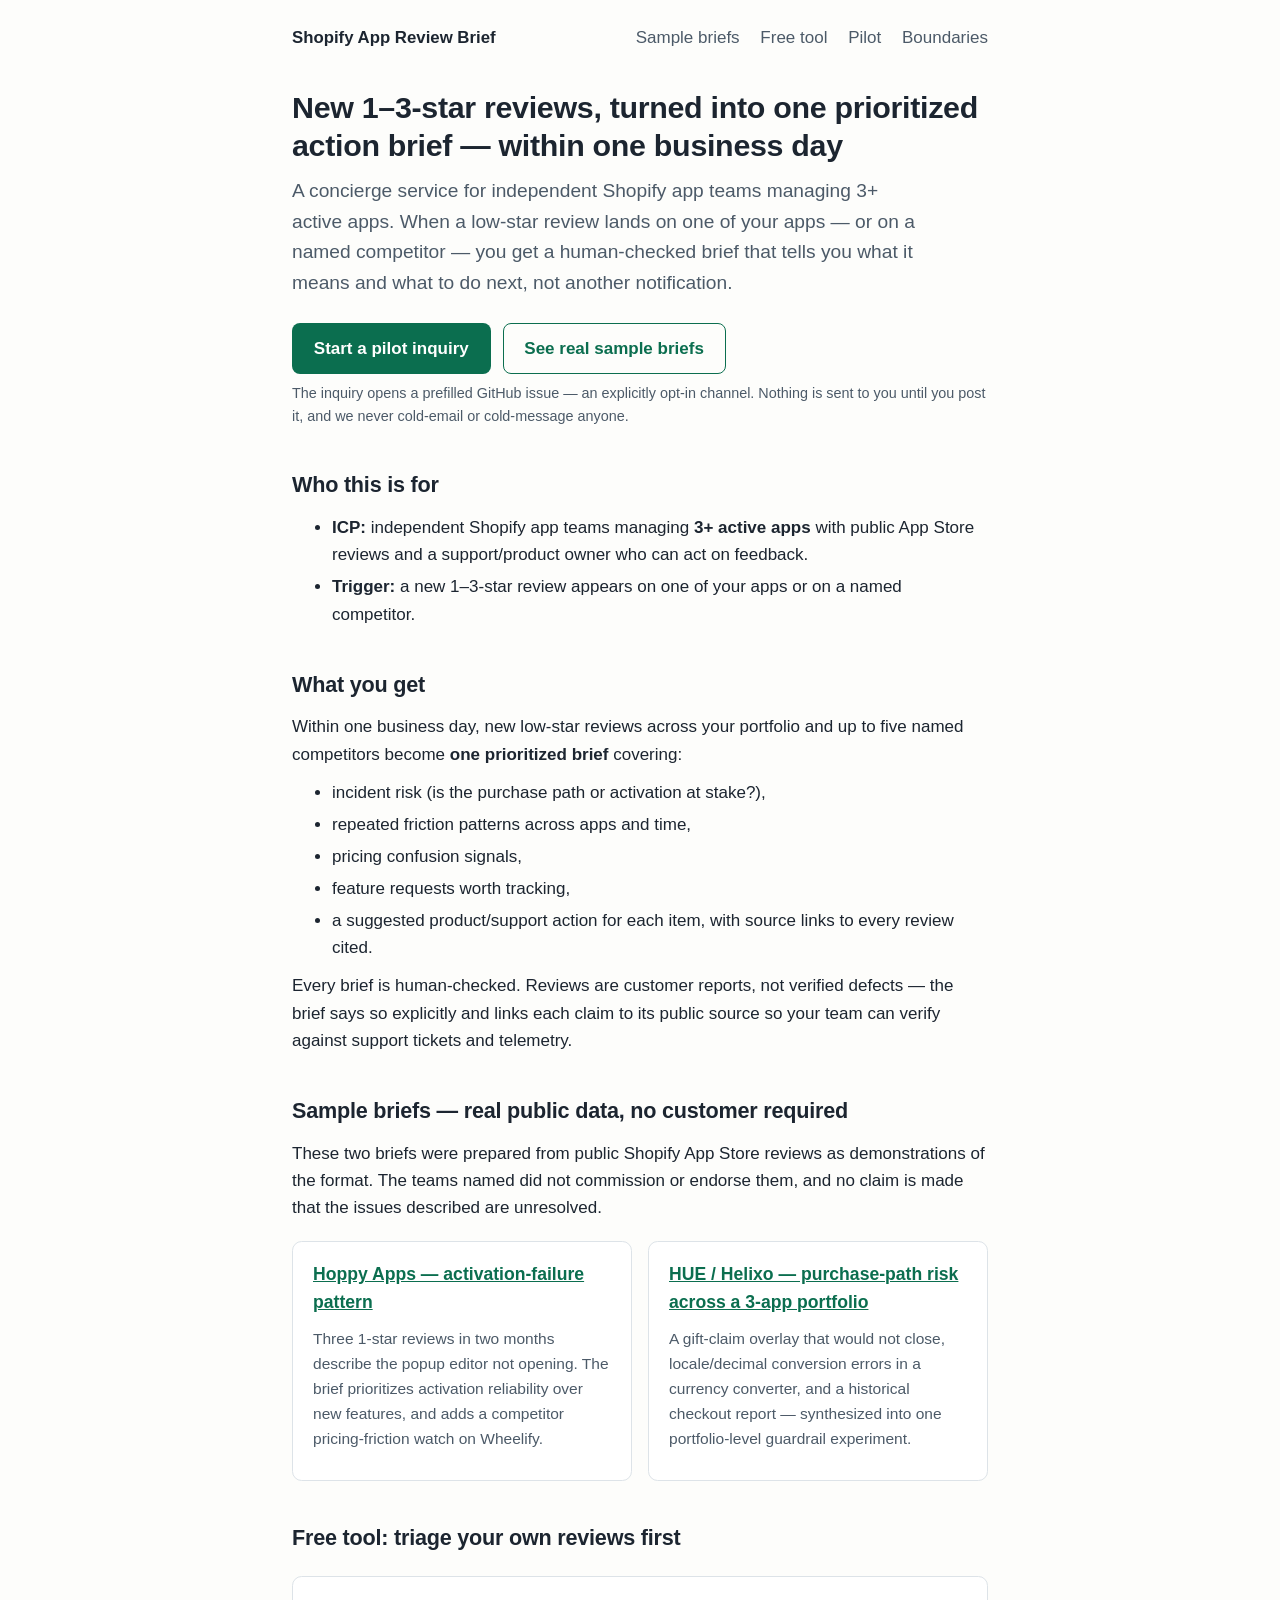
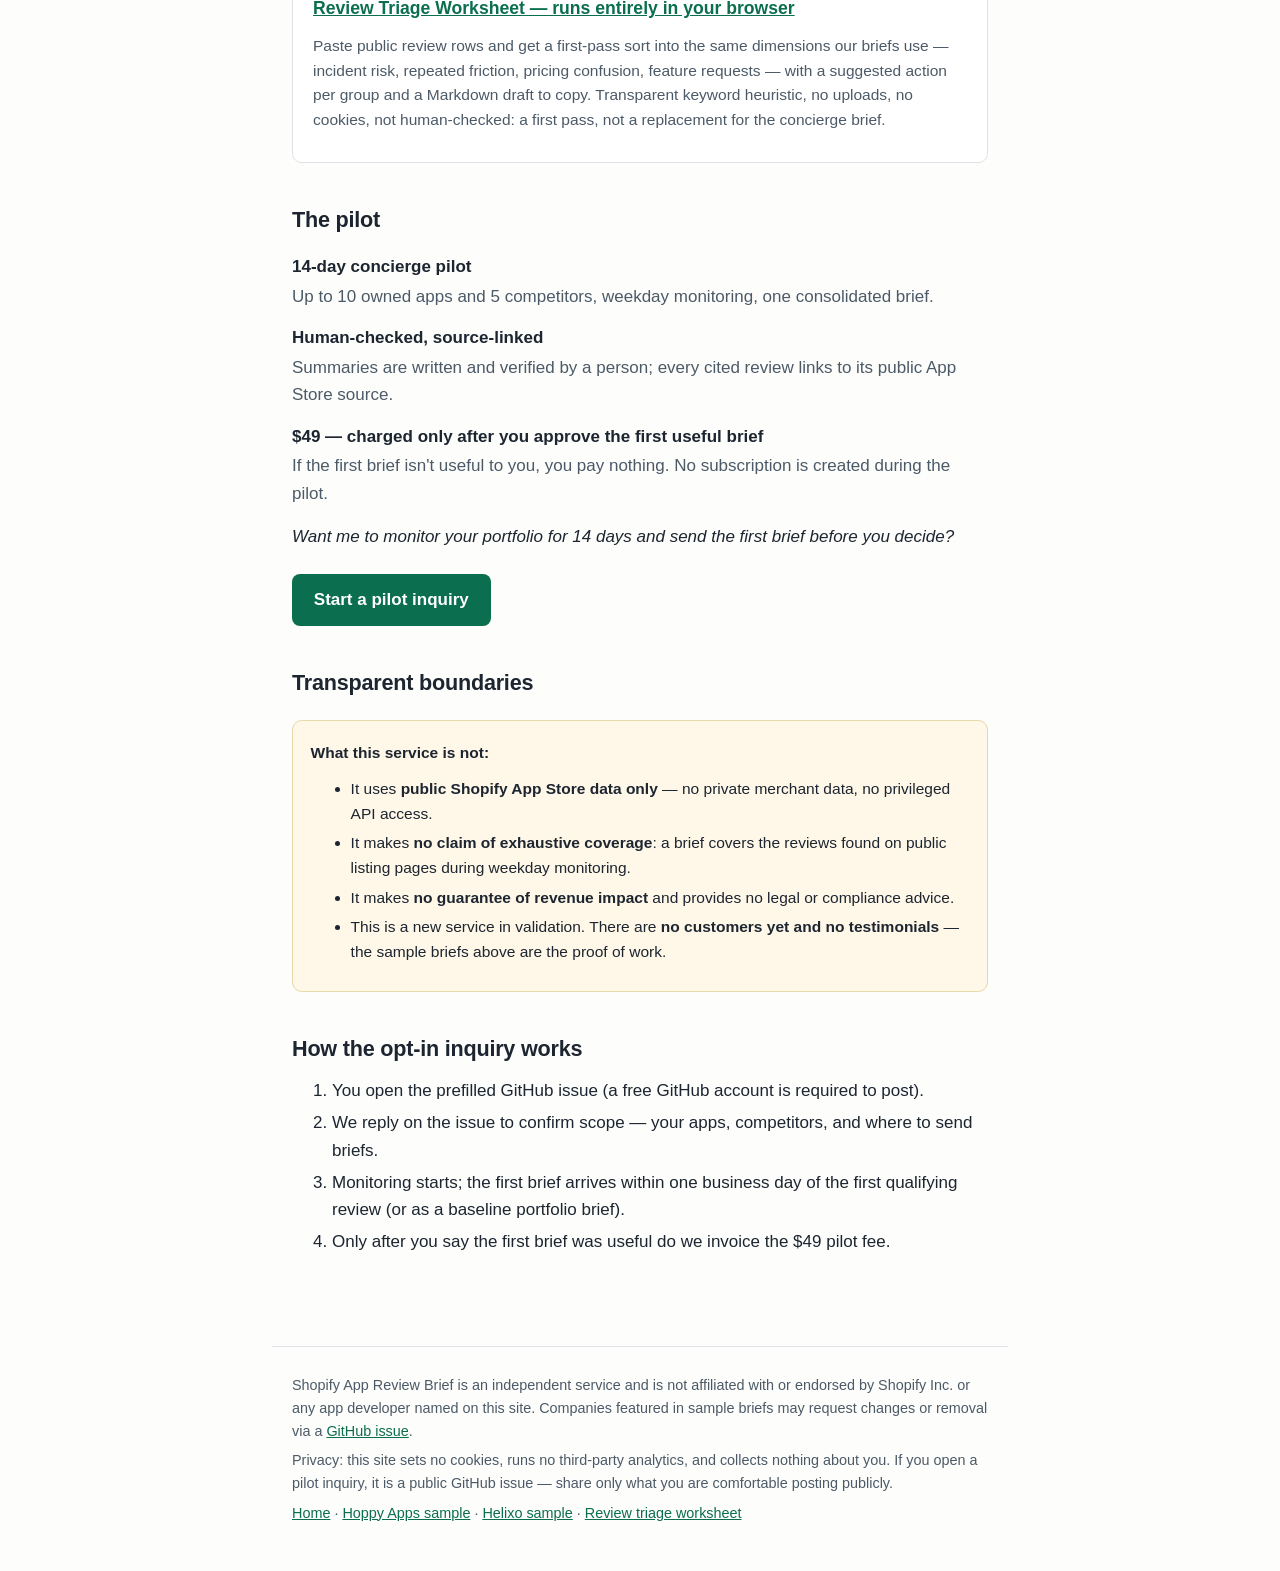
==== docs/index.html @ f93ad296 "Launch local review triage worksheet" ====
<!DOCTYPE html>
<html lang="en">
<head>
  <meta charset="utf-8">
  <meta name="viewport" content="width=device-width, initial-scale=1">
  <title>Shopify App Review Brief — turn low-star reviews into one prioritized action brief</title>
  <meta name="description" content="A concierge service for independent Shopify app teams: new 1–3-star reviews on your apps and named competitors become one human-checked, prioritized product and support brief within one business day. 14-day pilot, $49 charged only after you approve the first useful brief.">
  <link rel="canonical" href="https://alfredtech2026.github.io/shopify-app-review-brief/">
  <link rel="stylesheet" href="assets/style.css">
  <link rel="icon" href="data:image/svg+xml,%3Csvg xmlns='http://www.w3.org/2000/svg' viewBox='0 0 100 100'%3E%3Ctext y='.9em' font-size='90'%3E%E2%98%85%3C/text%3E%3C/svg%3E">
  <meta property="og:type" content="website">
  <meta property="og:title" content="Shopify App Review Brief">
  <meta property="og:description" content="New 1–3-star reviews on your Shopify apps and named competitors become one prioritized, human-checked brief within one business day.">
  <meta property="og:url" content="https://alfredtech2026.github.io/shopify-app-review-brief/">
  <meta property="og:site_name" content="Shopify App Review Brief">
  <meta name="twitter:card" content="summary">
  <meta name="twitter:title" content="Shopify App Review Brief">
  <meta name="twitter:description" content="New 1–3-star reviews on your Shopify apps and named competitors become one prioritized, human-checked brief within one business day.">
  <script type="application/ld+json">
  {
    "@context": "https://schema.org",
    "@type": "Service",
    "name": "Shopify App Review Brief",
    "description": "Concierge review-monitoring for independent Shopify app teams: new 1–3-star reviews across owned apps and up to five named competitors are turned into one prioritized, human-checked product and support brief within one business day.",
    "url": "https://alfredtech2026.github.io/shopify-app-review-brief/",
    "serviceType": "App review monitoring and analysis",
    "audience": {
      "@type": "BusinessAudience",
      "name": "Independent Shopify app teams managing 3+ active apps"
    },
    "offers": {
      "@type": "Offer",
      "name": "14-day concierge pilot",
      "price": "49",
      "priceCurrency": "USD",
      "description": "14-day concierge pilot covering up to 10 owned apps and 5 competitors. $49, charged only after the buyer approves the first useful brief."
    }
  }
  </script>
</head>
<body>
  <a class="skip-link" href="#main">Skip to content</a>
  <header class="site">
    <a class="brand" href="./">Shopify App Review Brief</a>
    <nav class="site" aria-label="Site">
      <a href="#samples">Sample briefs</a>
      <a href="#free-tool">Free tool</a>
      <a href="#pilot">Pilot</a>
      <a href="#boundaries">Boundaries</a>
    </nav>
  </header>

  <main id="main">
    <h1>New 1–3-star reviews, turned into one prioritized action brief — within one business day</h1>
    <p class="lede">A concierge service for independent Shopify app teams managing 3+ active apps. When a low-star review lands on one of your apps — or on a named competitor — you get a human-checked brief that tells you what it means and what to do next, not another notification.</p>

    <div class="cta-row">
      <a class="button" data-cta href="https://github.com/alfredtech2026/shopify-app-review-brief/issues/new?labels=pilot-inquiry&amp;title=Pilot%20inquiry%3A%20Shopify%20App%20Review%20Brief&amp;body=Team%20/%20company%3A%20%0AYour%20Shopify%20apps%20%283%2B%20active%2C%20links%29%3A%20%0ACompetitors%20to%20watch%20%28up%20to%205%2C%20optional%29%3A%20%0ABest%20way%20to%20reach%20you%3A%20%0A%0AI%20understand%20this%20is%20an%20opt-in%20inquiry%20for%20the%2014-day%20concierge%20pilot%20%28%2449%2C%20charged%20only%20after%20I%20approve%20the%20first%20useful%20brief%29.%0A%0ASource%20page%3A%20landing%0A">Start a pilot inquiry</a>
      <a class="button secondary" href="#samples">See real sample briefs</a>
    </div>
    <p class="cta-note">The inquiry opens a prefilled GitHub issue — an explicitly opt-in channel. Nothing is sent to you until you post it, and we never cold-email or cold-message anyone.</p>

    <h2 id="who">Who this is for</h2>
    <ul>
      <li><strong>ICP:</strong> independent Shopify app teams managing <strong>3+ active apps</strong> with public App Store reviews and a support/product owner who can act on feedback.</li>
      <li><strong>Trigger:</strong> a new 1–3-star review appears on one of your apps or on a named competitor.</li>
    </ul>

    <h2 id="promise">What you get</h2>
    <p>Within one business day, new low-star reviews across your portfolio and up to five named competitors become <strong>one prioritized brief</strong> covering:</p>
    <ul>
      <li>incident risk (is the purchase path or activation at stake?),</li>
      <li>repeated friction patterns across apps and time,</li>
      <li>pricing confusion signals,</li>
      <li>feature requests worth tracking,</li>
      <li>a suggested product/support action for each item, with source links to every review cited.</li>
    </ul>
    <p>Every brief is human-checked. Reviews are customer reports, not verified defects — the brief says so explicitly and links each claim to its public source so your team can verify against support tickets and telemetry.</p>

    <h2 id="samples">Sample briefs — real public data, no customer required</h2>
    <p>These two briefs were prepared from public Shopify App Store reviews as demonstrations of the format. The teams named did not commission or endorse them, and no claim is made that the issues described are unresolved.</p>
    <div class="card-grid">
      <div class="card">
        <h3><a href="samples/hoppy-apps.html">Hoppy Apps — activation-failure pattern</a></h3>
        <p>Three 1-star reviews in two months describe the popup editor not opening. The brief prioritizes activation reliability over new features, and adds a competitor pricing-friction watch on Wheelify.</p>
      </div>
      <div class="card">
        <h3><a href="samples/helixo.html">HUE / Helixo — purchase-path risk across a 3-app portfolio</a></h3>
        <p>A gift-claim overlay that would not close, locale/decimal conversion errors in a currency converter, and a historical checkout report — synthesized into one portfolio-level guardrail experiment.</p>
      </div>
    </div>

    <h2 id="free-tool">Free tool: triage your own reviews first</h2>
    <div class="card-grid">
      <div class="card">
        <h3><a href="tools/review-triage-worksheet.html">Review Triage Worksheet — runs entirely in your browser</a></h3>
        <p>Paste public review rows and get a first-pass sort into the same dimensions our briefs use — incident risk, repeated friction, pricing confusion, feature requests — with a suggested action per group and a Markdown draft to copy. Transparent keyword heuristic, no uploads, no cookies, not human-checked: a first pass, not a replacement for the concierge brief.</p>
      </div>
    </div>

    <h2 id="pilot">The pilot</h2>
    <dl class="terms">
      <dt>14-day concierge pilot</dt>
      <dd>Up to 10 owned apps and 5 competitors, weekday monitoring, one consolidated brief.</dd>
      <dt>Human-checked, source-linked</dt>
      <dd>Summaries are written and verified by a person; every cited review links to its public App Store source.</dd>
      <dt>$49 — charged only after you approve the first useful brief</dt>
      <dd>If the first brief isn't useful to you, you pay nothing. No subscription is created during the pilot.</dd>
    </dl>
    <p><em>Want me to monitor your portfolio for 14 days and send the first brief before you decide?</em></p>
    <div class="cta-row">
      <a class="button" data-cta href="https://github.com/alfredtech2026/shopify-app-review-brief/issues/new?labels=pilot-inquiry&amp;title=Pilot%20inquiry%3A%20Shopify%20App%20Review%20Brief&amp;body=Team%20/%20company%3A%20%0AYour%20Shopify%20apps%20%283%2B%20active%2C%20links%29%3A%20%0ACompetitors%20to%20watch%20%28up%20to%205%2C%20optional%29%3A%20%0ABest%20way%20to%20reach%20you%3A%20%0A%0AI%20understand%20this%20is%20an%20opt-in%20inquiry%20for%20the%2014-day%20concierge%20pilot%20%28%2449%2C%20charged%20only%20after%20I%20approve%20the%20first%20useful%20brief%29.%0A%0ASource%20page%3A%20landing%0A">Start a pilot inquiry</a>
    </div>

    <h2 id="boundaries">Transparent boundaries</h2>
    <div class="notice">
      <p><strong>What this service is not:</strong></p>
      <ul>
        <li>It uses <strong>public Shopify App Store data only</strong> — no private merchant data, no privileged API access.</li>
        <li>It makes <strong>no claim of exhaustive coverage</strong>: a brief covers the reviews found on public listing pages during weekday monitoring.</li>
        <li>It makes <strong>no guarantee of revenue impact</strong> and provides no legal or compliance advice.</li>
        <li>This is a new service in validation. There are <strong>no customers yet and no testimonials</strong> — the sample briefs above are the proof of work.</li>
      </ul>
    </div>

    <h2 id="how">How the opt-in inquiry works</h2>
    <ol>
      <li>You open the prefilled GitHub issue (a free GitHub account is required to post).</li>
      <li>We reply on the issue to confirm scope — your apps, competitors, and where to send briefs.</li>
      <li>Monitoring starts; the first brief arrives within one business day of the first qualifying review (or as a baseline portfolio brief).</li>
      <li>Only after you say the first brief was useful do we invoice the $49 pilot fee.</li>
    </ol>
  </main>

  <footer class="site">
    <p>Shopify App Review Brief is an independent service and is not affiliated with or endorsed by Shopify Inc. or any app developer named on this site. Companies featured in sample briefs may request changes or removal via a <a href="https://github.com/alfredtech2026/shopify-app-review-brief/issues">GitHub issue</a>.</p>
    <p>Privacy: this site sets no cookies, runs no third-party analytics, and collects nothing about you. If you open a pilot inquiry, it is a public GitHub issue — share only what you are comfortable posting publicly.</p>
    <p><a href="./">Home</a> · <a href="samples/hoppy-apps.html">Hoppy Apps sample</a> · <a href="samples/helixo.html">Helixo sample</a> · <a href="tools/review-triage-worksheet.html">Review triage worksheet</a></p>
  </footer>

  <script>
    // Privacy-respecting attribution: if the visitor arrived with utm_* params,
    // echo them into the prefilled inquiry body so inbound issues self-report
    // their channel. No cookies, no storage, no network calls.
    (function () {
      var utm = new URLSearchParams(location.search);
      var tags = ["utm_source", "utm_medium", "utm_campaign"].map(function (k) {
        return utm.get(k);
      }).filter(Boolean);
      if (!tags.length) return;
      document.querySelectorAll("a[data-cta]").forEach(function (a) {
        var u = new URL(a.href);
        u.searchParams.set("body",
          u.searchParams.get("body") + "Channel: " + tags.join(" / ") + "\n");
        a.href = u.toString();
      });
    })();
  </script>
</body>
</html>
---- docs/assets/style.css ----
/* Shopify App Review Brief — static site styles. No frameworks, no external assets. */

:root {
  --bg: #fdfdfb;
  --surface: #ffffff;
  --ink: #1c2530;
  --ink-soft: #4c5a68;
  --accent: #0b6e4f;
  --accent-ink: #ffffff;
  --border: #dde3e8;
  --warn-bg: #fff8e8;
  --warn-border: #e6d9a8;
  --code-bg: #f2f4f6;
  --max-width: 46rem;
}

@media (prefers-color-scheme: dark) {
  :root {
    --bg: #12181f;
    --surface: #1a222b;
    --ink: #e8edf2;
    --ink-soft: #a7b4c0;
    --accent: #37b98a;
    --accent-ink: #0c1310;
    --border: #2c3844;
    --warn-bg: #2a2517;
    --warn-border: #57482a;
    --code-bg: #232d37;
  }
}

* { box-sizing: border-box; }

html { scroll-behavior: smooth; }

body {
  margin: 0;
  background: var(--bg);
  color: var(--ink);
  font-family: -apple-system, BlinkMacSystemFont, "Segoe UI", Roboto, Helvetica, Arial, sans-serif;
  line-height: 1.6;
  font-size: 1.0625rem;
  -webkit-text-size-adjust: 100%;
}

.skip-link {
  position: absolute;
  left: -999px;
  top: 0;
  background: var(--accent);
  color: var(--accent-ink);
  padding: 0.5rem 1rem;
  z-index: 10;
}

.skip-link:focus { left: 0.5rem; top: 0.5rem; }

header.site, main, footer.site {
  max-width: var(--max-width);
  margin: 0 auto;
  padding: 0 1.25rem;
}

header.site {
  padding-top: 1.5rem;
  display: flex;
  flex-wrap: wrap;
  gap: 0.75rem;
  align-items: baseline;
  justify-content: space-between;
}

.brand {
  font-weight: 700;
  text-decoration: none;
  color: var(--ink);
  font-size: 1.05rem;
}

nav.site a {
  color: var(--ink-soft);
  text-decoration: none;
  margin-left: 1rem;
}

nav.site a:hover, nav.site a:focus { color: var(--accent); text-decoration: underline; }

main { padding-bottom: 3rem; }

h1 { font-size: 1.9rem; line-height: 1.25; margin: 2.25rem 0 0.75rem; letter-spacing: -0.01em; }
h2 { font-size: 1.35rem; margin: 2.5rem 0 0.6rem; letter-spacing: -0.01em; }
h3 { font-size: 1.1rem; margin: 1.6rem 0 0.4rem; }

p, ul, ol { margin: 0.7rem 0; }
li { margin: 0.3rem 0; }

a { color: var(--accent); }

.lede { font-size: 1.2rem; color: var(--ink-soft); max-width: 40rem; }

.pill {
  display: inline-block;
  border: 1px solid var(--border);
  border-radius: 999px;
  padding: 0.15rem 0.75rem;
  font-size: 0.85rem;
  color: var(--ink-soft);
  margin: 0 0.4rem 0.4rem 0;
}

.cta-row { margin: 1.5rem 0 0.5rem; display: flex; flex-wrap: wrap; gap: 0.75rem; align-items: center; }

.button {
  display: inline-block;
  background: var(--accent);
  color: var(--accent-ink);
  font-weight: 600;
  text-decoration: none;
  padding: 0.7rem 1.3rem;
  border-radius: 0.5rem;
  border: 1px solid transparent;
}

.button:hover, .button:focus { filter: brightness(1.08); }

.button.secondary {
  background: transparent;
  color: var(--accent);
  border-color: var(--accent);
}

.cta-note { font-size: 0.9rem; color: var(--ink-soft); margin-top: 0.35rem; }

.card-grid {
  display: grid;
  grid-template-columns: repeat(auto-fit, minmax(17rem, 1fr));
  gap: 1rem;
  margin: 1.25rem 0;
}

.card {
  background: var(--surface);
  border: 1px solid var(--border);
  border-radius: 0.6rem;
  padding: 1.1rem 1.25rem;
}

.card h3 { margin-top: 0; }
.card p { color: var(--ink-soft); font-size: 0.97rem; }

.notice {
  background: var(--warn-bg);
  border: 1px solid var(--warn-border);
  border-radius: 0.6rem;
  padding: 0.9rem 1.1rem;
  margin: 1.25rem 0;
  font-size: 0.97rem;
}

.notice p { margin: 0.35rem 0; }

.table-wrap { overflow-x: auto; margin: 1rem 0; border: 1px solid var(--border); border-radius: 0.5rem; }

table { border-collapse: collapse; width: 100%; min-width: 38rem; font-size: 0.95rem; }

caption { text-align: left; padding: 0.6rem 0.8rem; font-weight: 600; background: var(--surface); border-bottom: 1px solid var(--border); }

th, td { text-align: left; vertical-align: top; padding: 0.55rem 0.8rem; border-bottom: 1px solid var(--border); }

thead th { background: var(--surface); }

tbody tr:last-child th, tbody tr:last-child td { border-bottom: none; }

dl.terms { margin: 1rem 0; }
dl.terms dt { font-weight: 600; margin-top: 0.9rem; }
dl.terms dd { margin: 0.15rem 0 0 0; color: var(--ink-soft); }

.priority {
  display: inline-block;
  font-weight: 700;
  font-size: 0.8rem;
  border-radius: 0.3rem;
  padding: 0.05rem 0.45rem;
  border: 1px solid var(--border);
  white-space: nowrap;
}

.source-link { font-size: 0.9rem; }

footer.site {
  border-top: 1px solid var(--border);
  padding-top: 1.25rem;
  padding-bottom: 2.5rem;
  margin-top: 2rem;
  color: var(--ink-soft);
  font-size: 0.9rem;
}

footer.site p { margin: 0.4rem 0; }

code { background: var(--code-bg); border-radius: 0.25rem; padding: 0.1rem 0.35rem; font-size: 0.9em; }

/* Tool pages (local worksheet) */

.field { margin: 1rem 0; }

.field label { display: block; font-weight: 600; margin-bottom: 0.35rem; }

.hint { font-size: 0.9rem; color: var(--ink-soft); margin: 0.25rem 0 0.5rem; }

.tool-input {
  width: 100%;
  min-height: 10rem;
  font-family: ui-monospace, SFMono-Regular, Menlo, Consolas, monospace;
  font-size: 0.9rem;
  line-height: 1.5;
  color: var(--ink);
  background: var(--surface);
  border: 1px solid var(--border);
  border-radius: 0.5rem;
  padding: 0.75rem;
  resize: vertical;
}

.tool-output { min-height: 12rem; }

button.button { font-family: inherit; font-size: 1rem; cursor: pointer; }

.button[disabled] { opacity: 0.55; cursor: not-allowed; }

.button:focus-visible, .tool-input:focus-visible, summary:focus-visible {
  outline: 2px solid var(--accent);
  outline-offset: 2px;
}

.status { min-height: 1.5rem; font-size: 0.95rem; color: var(--ink-soft); }

details.rules {
  background: var(--surface);
  border: 1px solid var(--border);
  border-radius: 0.5rem;
  padding: 0.6rem 1rem;
  margin: 1rem 0;
}

details.rules summary { cursor: pointer; font-weight: 600; }

.kw-list dt { font-weight: 600; margin-top: 0.9rem; }
.kw-list dd { margin: 0.15rem 0 0 0; color: var(--ink-soft); font-size: 0.92rem; }

kbd {
  background: var(--code-bg);
  border: 1px solid var(--border);
  border-radius: 0.25rem;
  padding: 0.05rem 0.35rem;
  font-size: 0.85em;
}

@media (max-width: 40rem) {
  h1 { font-size: 1.55rem; }
  .lede { font-size: 1.05rem; }
  nav.site a { margin-left: 0.75rem; }
  .cta-row .button { width: 100%; text-align: center; }
}

@media (prefers-reduced-motion: reduce) {
  html { scroll-behavior: auto; }
}
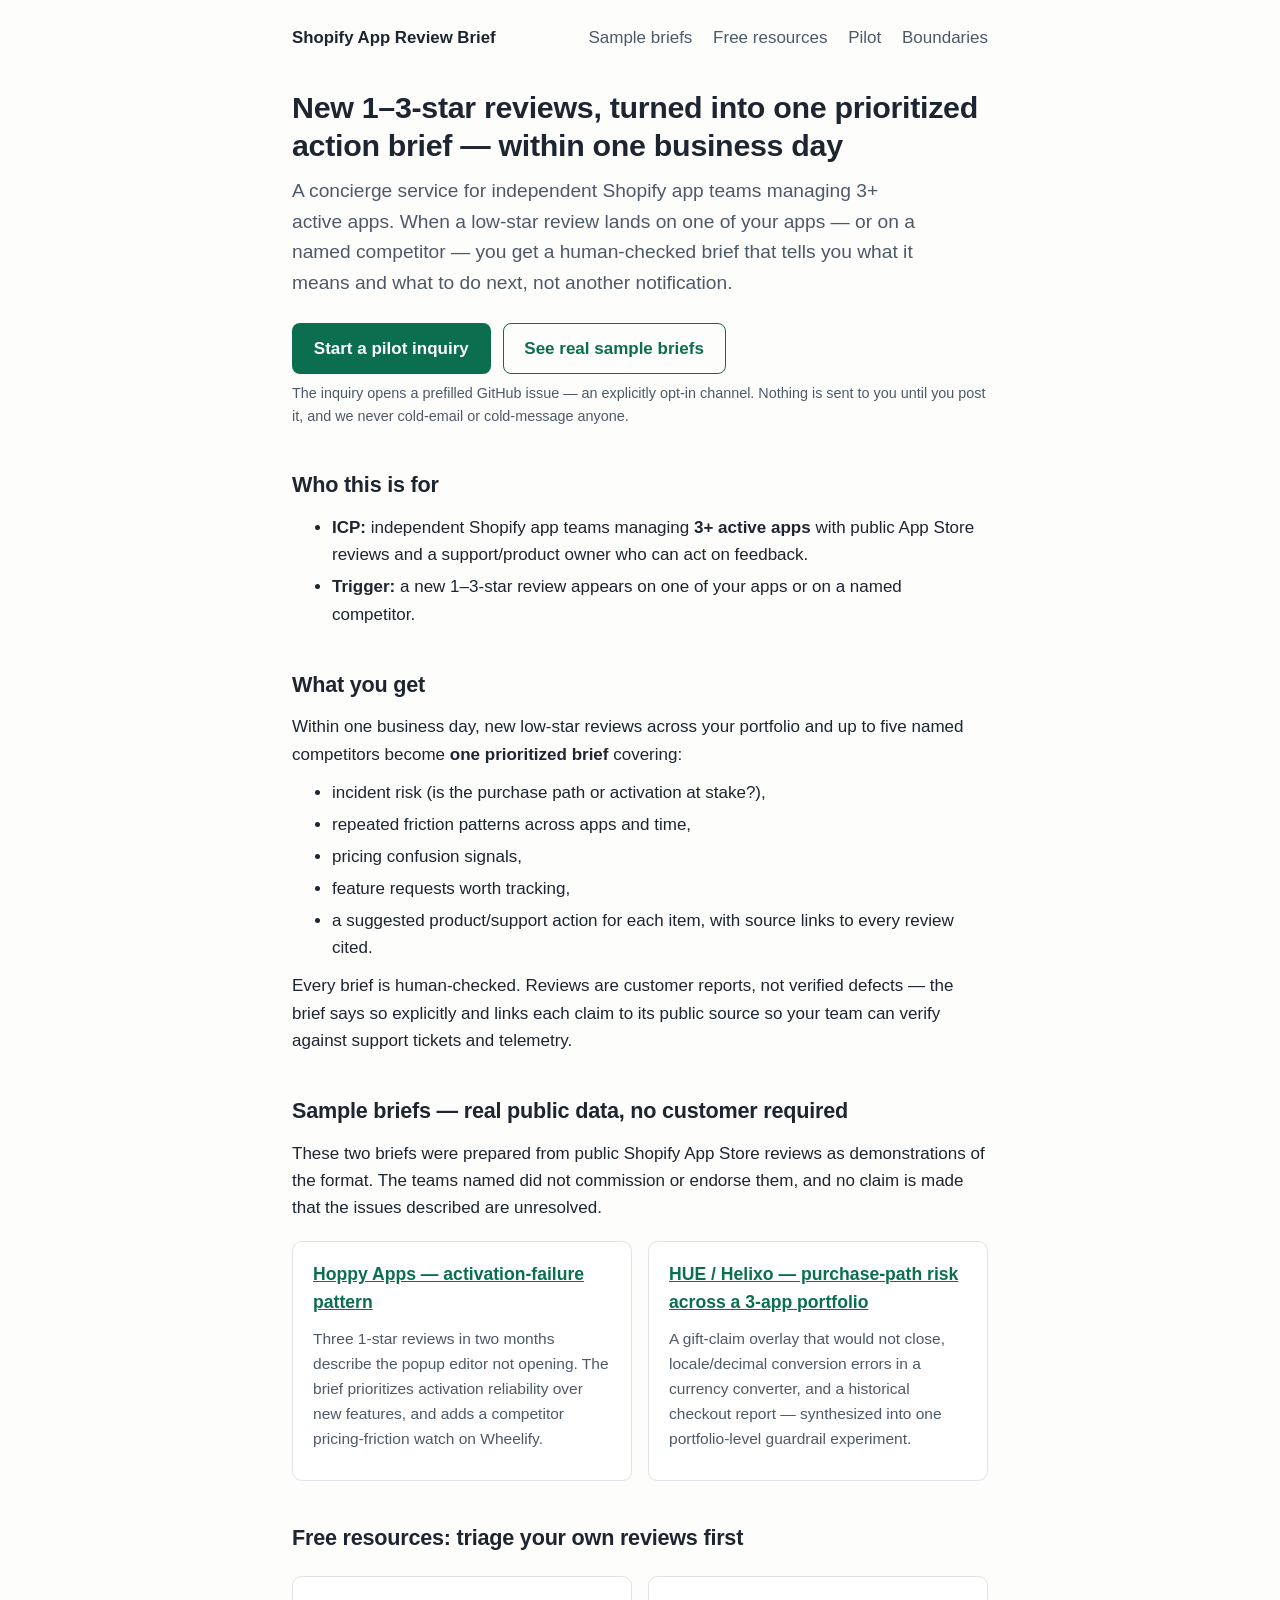
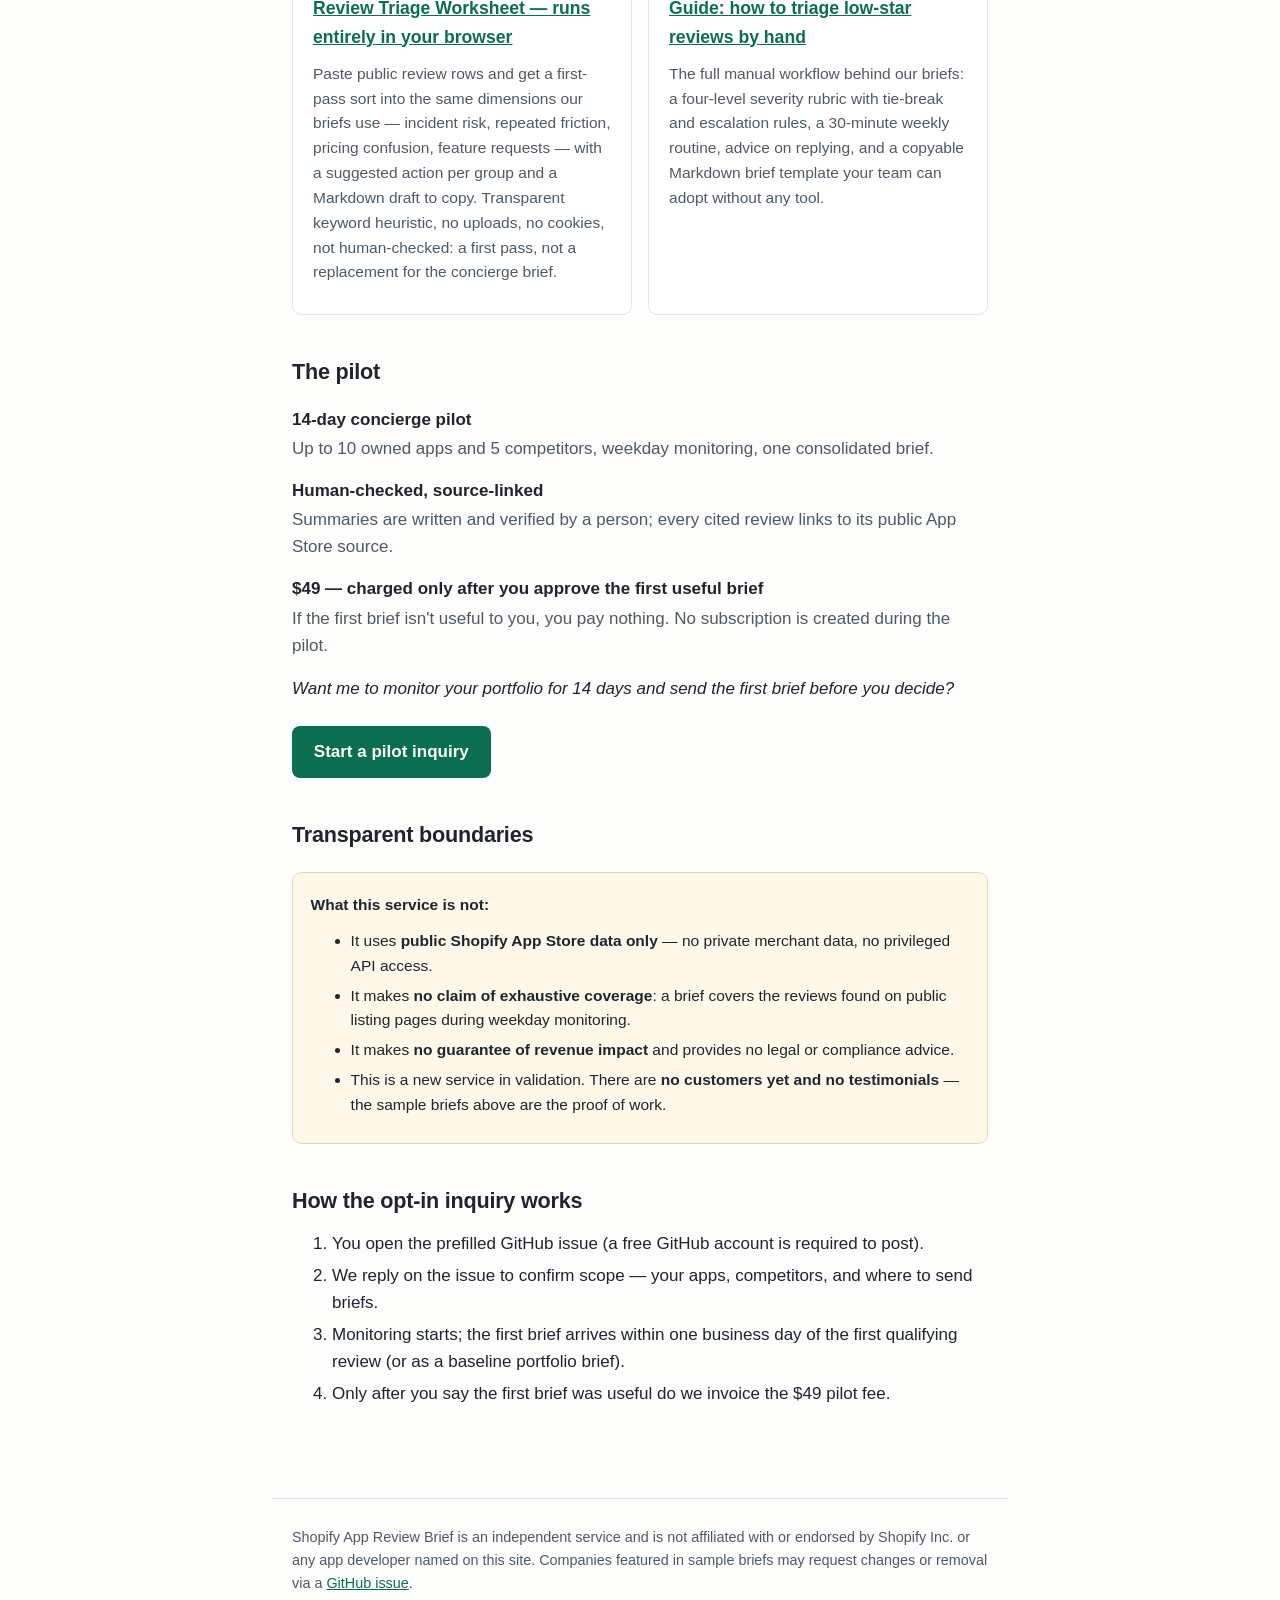
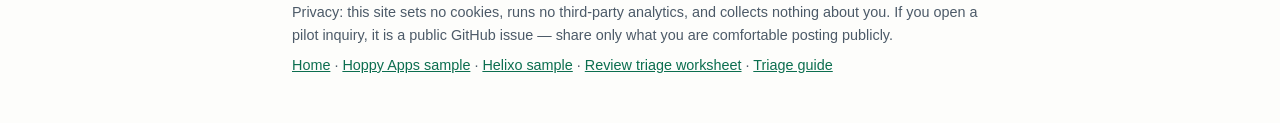
==== commit f43b9464: "Publish Shopify app review triage guide" ====
--- a/docs/index.html
+++ b/docs/index.html
@@ -44,7 +44,7 @@
     <a class="brand" href="./">Shopify App Review Brief</a>
     <nav class="site" aria-label="Site">
       <a href="#samples">Sample briefs</a>
-      <a href="#free-tool">Free tool</a>
+      <a href="#free-tool">Free resources</a>
       <a href="#pilot">Pilot</a>
       <a href="#boundaries">Boundaries</a>
     </nav>
@@ -90,11 +90,15 @@
       </div>
     </div>
 
-    <h2 id="free-tool">Free tool: triage your own reviews first</h2>
+    <h2 id="free-tool">Free resources: triage your own reviews first</h2>
     <div class="card-grid">
       <div class="card">
         <h3><a href="tools/review-triage-worksheet.html">Review Triage Worksheet — runs entirely in your browser</a></h3>
         <p>Paste public review rows and get a first-pass sort into the same dimensions our briefs use — incident risk, repeated friction, pricing confusion, feature requests — with a suggested action per group and a Markdown draft to copy. Transparent keyword heuristic, no uploads, no cookies, not human-checked: a first pass, not a replacement for the concierge brief.</p>
+      </div>
+      <div class="card">
+        <h3><a href="guides/shopify-app-review-triage.html">Guide: how to triage low-star reviews by hand</a></h3>
+        <p>The full manual workflow behind our briefs: a four-level severity rubric with tie-break and escalation rules, a 30-minute weekly routine, advice on replying, and a copyable Markdown brief template your team can adopt without any tool.</p>
       </div>
     </div>
 
@@ -135,7 +139,7 @@
   <footer class="site">
     <p>Shopify App Review Brief is an independent service and is not affiliated with or endorsed by Shopify Inc. or any app developer named on this site. Companies featured in sample briefs may request changes or removal via a <a href="https://github.com/alfredtech2026/shopify-app-review-brief/issues">GitHub issue</a>.</p>
     <p>Privacy: this site sets no cookies, runs no third-party analytics, and collects nothing about you. If you open a pilot inquiry, it is a public GitHub issue — share only what you are comfortable posting publicly.</p>
-    <p><a href="./">Home</a> · <a href="samples/hoppy-apps.html">Hoppy Apps sample</a> · <a href="samples/helixo.html">Helixo sample</a> · <a href="tools/review-triage-worksheet.html">Review triage worksheet</a></p>
+    <p><a href="./">Home</a> · <a href="samples/hoppy-apps.html">Hoppy Apps sample</a> · <a href="samples/helixo.html">Helixo sample</a> · <a href="tools/review-triage-worksheet.html">Review triage worksheet</a> · <a href="guides/shopify-app-review-triage.html">Triage guide</a></p>
   </footer>
 
   <script>
--- a/docs/assets/style.css
+++ b/docs/assets/style.css
@@ -248,6 +248,19 @@
 .kw-list dt { font-weight: 600; margin-top: 0.9rem; }
 .kw-list dd { margin: 0.15rem 0 0 0; color: var(--ink-soft); font-size: 0.92rem; }
 
+/* Guide pages */
+
+pre.template {
+  background: var(--code-bg);
+  border: 1px solid var(--border);
+  border-radius: 0.5rem;
+  padding: 1rem;
+  overflow-x: auto;
+  font-family: ui-monospace, SFMono-Regular, Menlo, Consolas, monospace;
+  font-size: 0.85rem;
+  line-height: 1.5;
+}
+
 kbd {
   background: var(--code-bg);
   border: 1px solid var(--border);
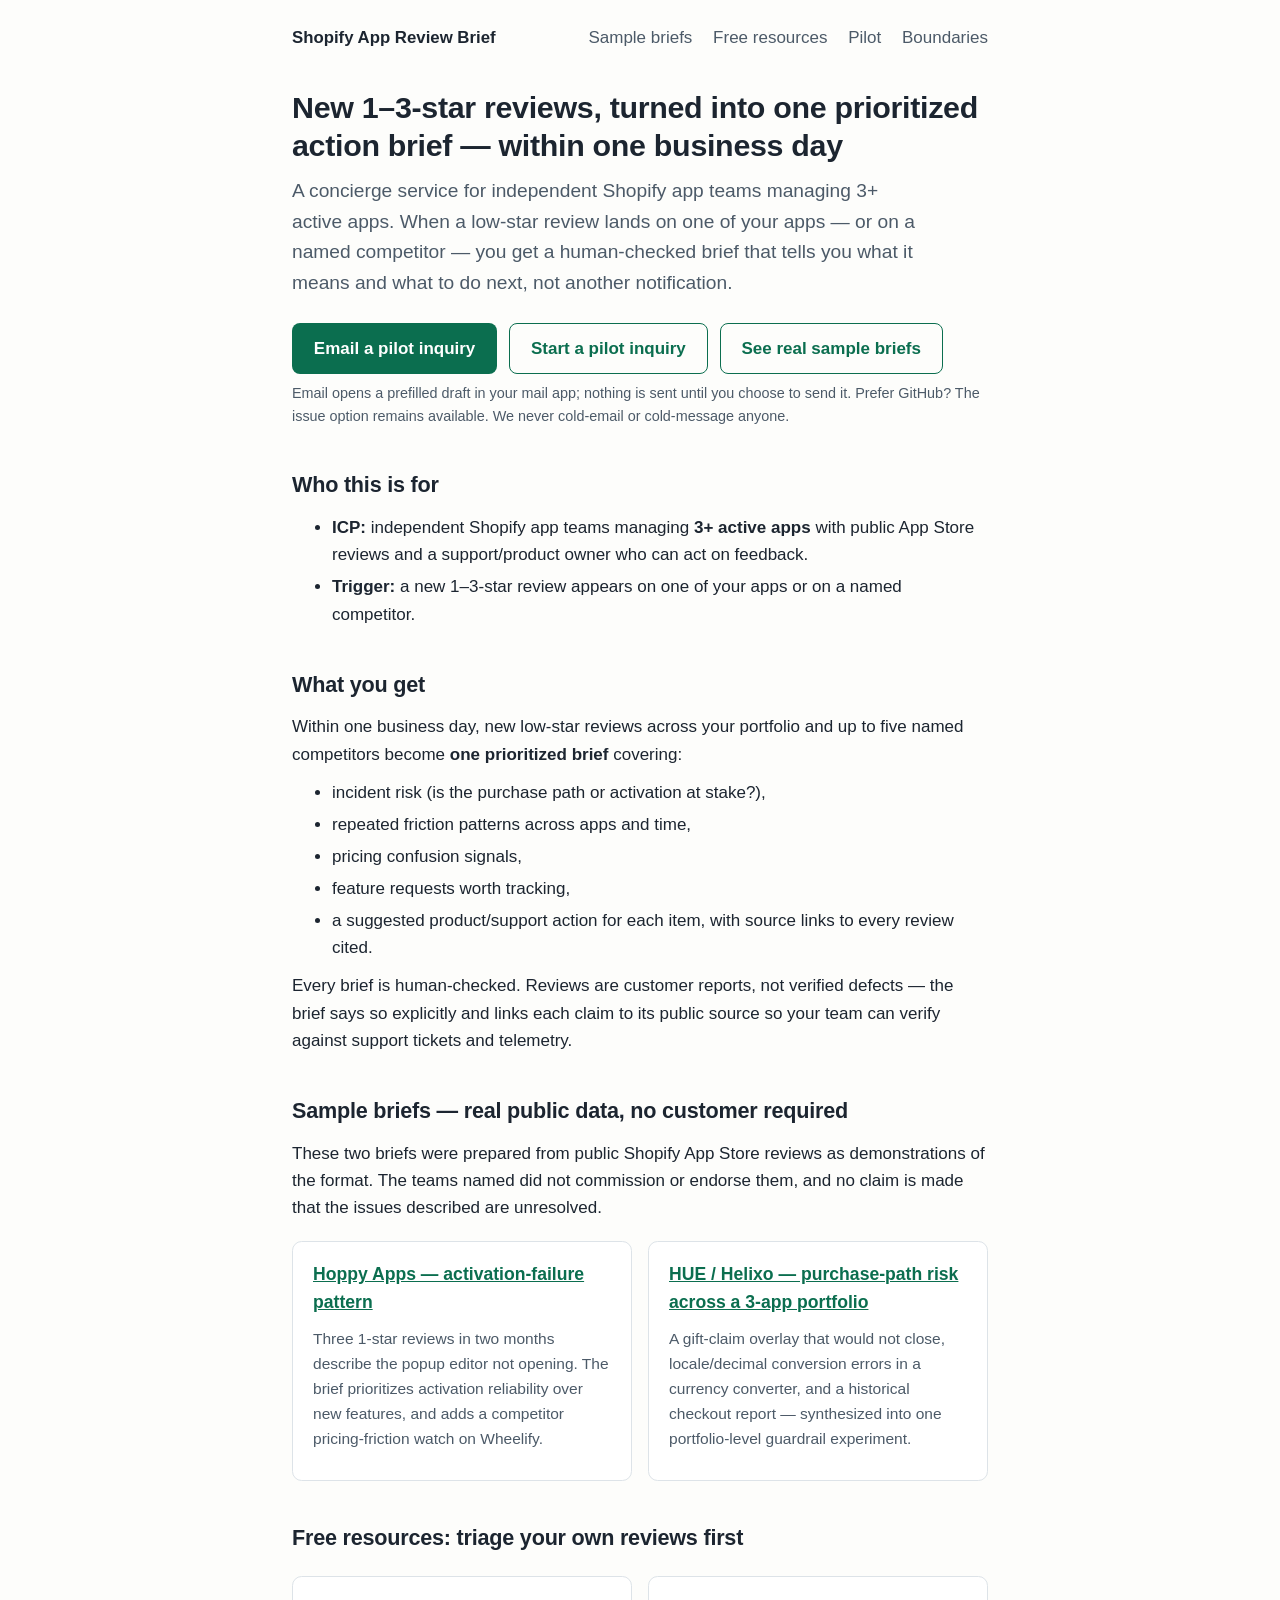
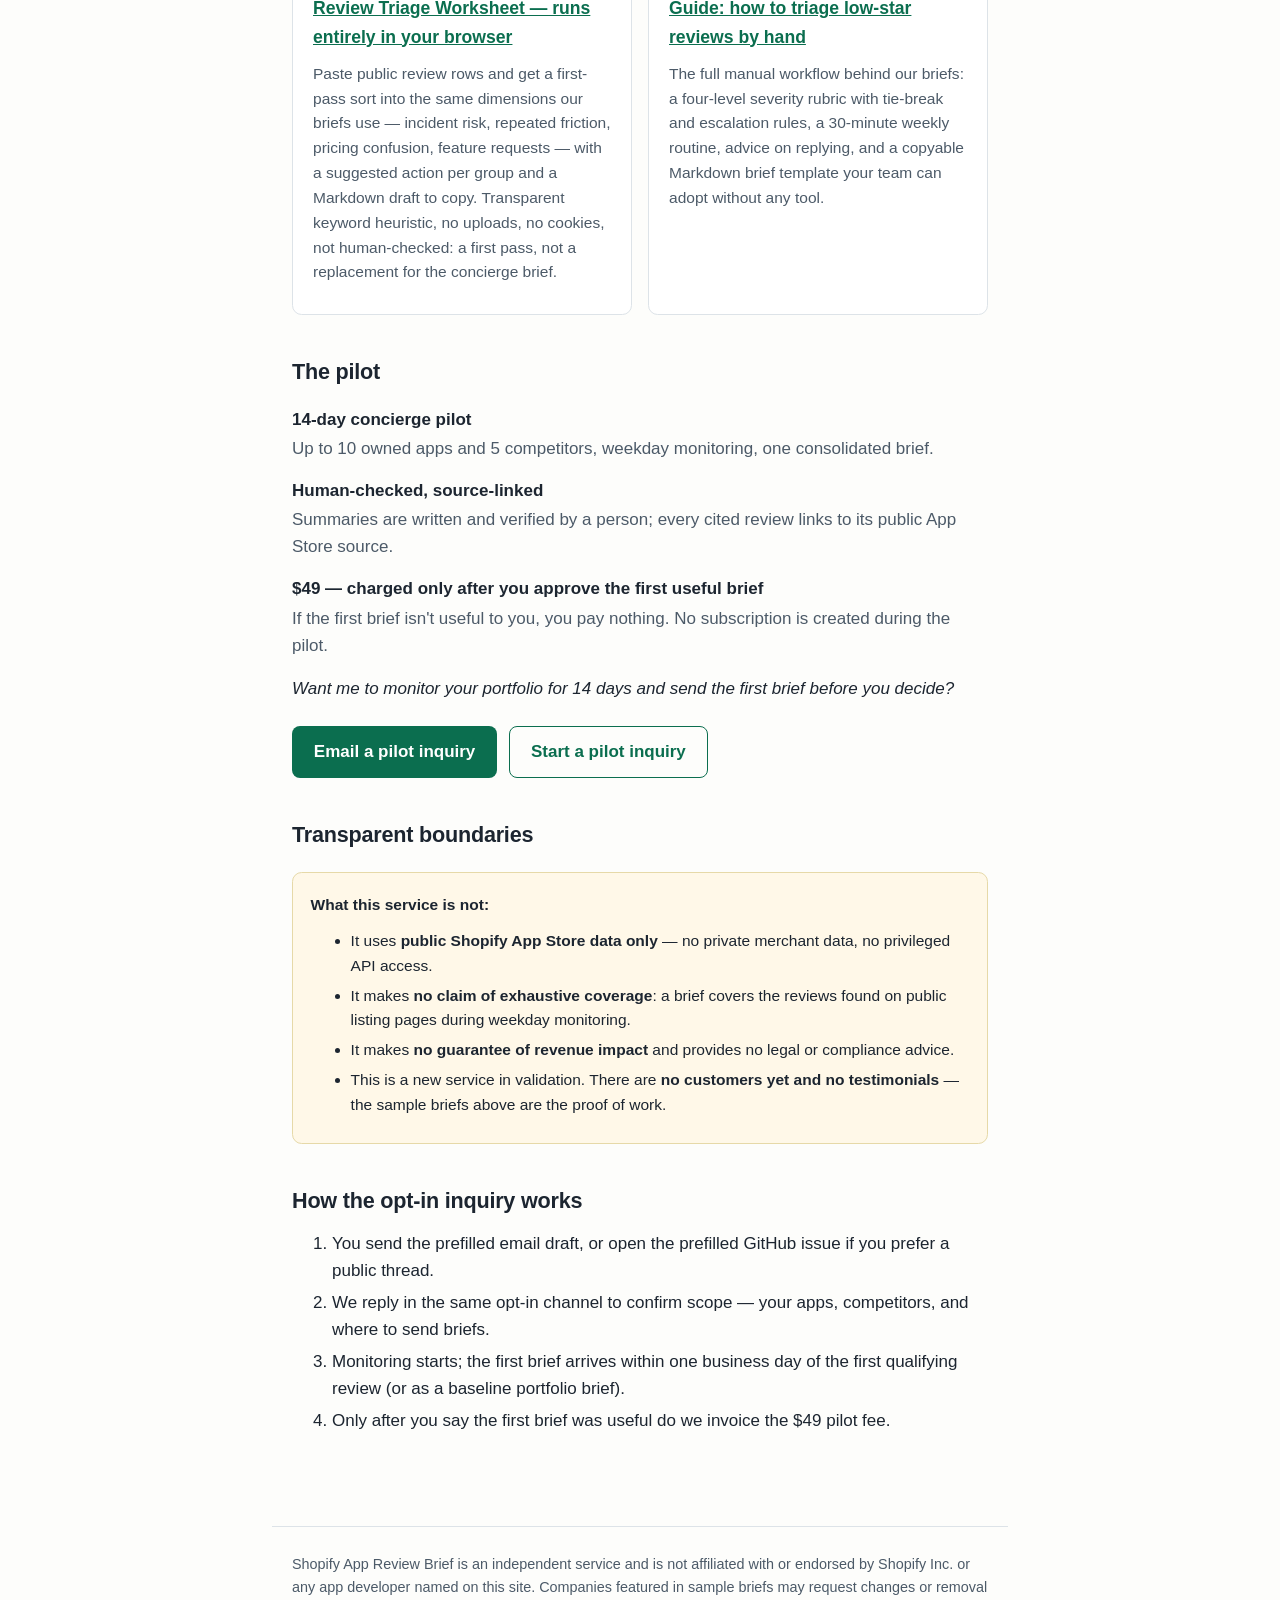
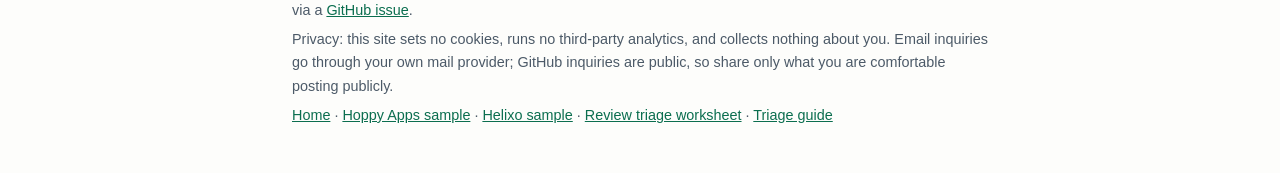
==== commit 56162df1: "Add low-friction email inquiry path" ====
--- a/docs/index.html
+++ b/docs/index.html
@@ -55,10 +55,11 @@
     <p class="lede">A concierge service for independent Shopify app teams managing 3+ active apps. When a low-star review lands on one of your apps — or on a named competitor — you get a human-checked brief that tells you what it means and what to do next, not another notification.</p>
 
     <div class="cta-row">
-      <a class="button" data-cta href="https://github.com/alfredtech2026/shopify-app-review-brief/issues/new?labels=pilot-inquiry&amp;title=Pilot%20inquiry%3A%20Shopify%20App%20Review%20Brief&amp;body=Team%20/%20company%3A%20%0AYour%20Shopify%20apps%20%283%2B%20active%2C%20links%29%3A%20%0ACompetitors%20to%20watch%20%28up%20to%205%2C%20optional%29%3A%20%0ABest%20way%20to%20reach%20you%3A%20%0A%0AI%20understand%20this%20is%20an%20opt-in%20inquiry%20for%20the%2014-day%20concierge%20pilot%20%28%2449%2C%20charged%20only%20after%20I%20approve%20the%20first%20useful%20brief%29.%0A%0ASource%20page%3A%20landing%0A">Start a pilot inquiry</a>
+      <a class="button" data-email-cta href="mailto:alfred.tech.2026@gmail.com?subject=Pilot%20inquiry%3A%20Shopify%20App%20Review%20Brief&amp;body=Team%20/%20company%3A%0AYour%20Shopify%20apps%20%283%2B%20active%2C%20links%29%3A%0ACompetitors%20to%20watch%20%28up%20to%205%2C%20optional%29%3A%0A%0AI%20understand%20this%20is%20an%20opt-in%20inquiry%20for%20the%2014-day%20concierge%20pilot%20%28%2449%2C%20charged%20only%20after%20I%20approve%20the%20first%20useful%20brief%29.%0A%0ASource%20page%3A%20landing%0A">Email a pilot inquiry</a>
+      <a class="button secondary" data-cta href="https://github.com/alfredtech2026/shopify-app-review-brief/issues/new?labels=pilot-inquiry&amp;title=Pilot%20inquiry%3A%20Shopify%20App%20Review%20Brief&amp;body=Team%20/%20company%3A%20%0AYour%20Shopify%20apps%20%283%2B%20active%2C%20links%29%3A%20%0ACompetitors%20to%20watch%20%28up%20to%205%2C%20optional%29%3A%20%0ABest%20way%20to%20reach%20you%3A%20%0A%0AI%20understand%20this%20is%20an%20opt-in%20inquiry%20for%20the%2014-day%20concierge%20pilot%20%28%2449%2C%20charged%20only%20after%20I%20approve%20the%20first%20useful%20brief%29.%0A%0ASource%20page%3A%20landing%0A">Start a pilot inquiry</a>
       <a class="button secondary" href="#samples">See real sample briefs</a>
     </div>
-    <p class="cta-note">The inquiry opens a prefilled GitHub issue — an explicitly opt-in channel. Nothing is sent to you until you post it, and we never cold-email or cold-message anyone.</p>
+    <p class="cta-note">Email opens a prefilled draft in your mail app; nothing is sent until you choose to send it. Prefer GitHub? The issue option remains available. We never cold-email or cold-message anyone.</p>
 
     <h2 id="who">Who this is for</h2>
     <ul>
@@ -113,7 +114,8 @@
     </dl>
     <p><em>Want me to monitor your portfolio for 14 days and send the first brief before you decide?</em></p>
     <div class="cta-row">
-      <a class="button" data-cta href="https://github.com/alfredtech2026/shopify-app-review-brief/issues/new?labels=pilot-inquiry&amp;title=Pilot%20inquiry%3A%20Shopify%20App%20Review%20Brief&amp;body=Team%20/%20company%3A%20%0AYour%20Shopify%20apps%20%283%2B%20active%2C%20links%29%3A%20%0ACompetitors%20to%20watch%20%28up%20to%205%2C%20optional%29%3A%20%0ABest%20way%20to%20reach%20you%3A%20%0A%0AI%20understand%20this%20is%20an%20opt-in%20inquiry%20for%20the%2014-day%20concierge%20pilot%20%28%2449%2C%20charged%20only%20after%20I%20approve%20the%20first%20useful%20brief%29.%0A%0ASource%20page%3A%20landing%0A">Start a pilot inquiry</a>
+      <a class="button" data-email-cta href="mailto:alfred.tech.2026@gmail.com?subject=Pilot%20inquiry%3A%20Shopify%20App%20Review%20Brief&amp;body=Team%20/%20company%3A%0AYour%20Shopify%20apps%20%283%2B%20active%2C%20links%29%3A%0ACompetitors%20to%20watch%20%28up%20to%205%2C%20optional%29%3A%0A%0AI%20understand%20this%20is%20an%20opt-in%20inquiry%20for%20the%2014-day%20concierge%20pilot%20%28%2449%2C%20charged%20only%20after%20I%20approve%20the%20first%20useful%20brief%29.%0A%0ASource%20page%3A%20landing%0A">Email a pilot inquiry</a>
+      <a class="button secondary" data-cta href="https://github.com/alfredtech2026/shopify-app-review-brief/issues/new?labels=pilot-inquiry&amp;title=Pilot%20inquiry%3A%20Shopify%20App%20Review%20Brief&amp;body=Team%20/%20company%3A%20%0AYour%20Shopify%20apps%20%283%2B%20active%2C%20links%29%3A%20%0ACompetitors%20to%20watch%20%28up%20to%205%2C%20optional%29%3A%20%0ABest%20way%20to%20reach%20you%3A%20%0A%0AI%20understand%20this%20is%20an%20opt-in%20inquiry%20for%20the%2014-day%20concierge%20pilot%20%28%2449%2C%20charged%20only%20after%20I%20approve%20the%20first%20useful%20brief%29.%0A%0ASource%20page%3A%20landing%0A">Start a pilot inquiry</a>
     </div>
 
     <h2 id="boundaries">Transparent boundaries</h2>
@@ -129,8 +131,8 @@
 
     <h2 id="how">How the opt-in inquiry works</h2>
     <ol>
-      <li>You open the prefilled GitHub issue (a free GitHub account is required to post).</li>
-      <li>We reply on the issue to confirm scope — your apps, competitors, and where to send briefs.</li>
+      <li>You send the prefilled email draft, or open the prefilled GitHub issue if you prefer a public thread.</li>
+      <li>We reply in the same opt-in channel to confirm scope — your apps, competitors, and where to send briefs.</li>
       <li>Monitoring starts; the first brief arrives within one business day of the first qualifying review (or as a baseline portfolio brief).</li>
       <li>Only after you say the first brief was useful do we invoice the $49 pilot fee.</li>
     </ol>
@@ -138,13 +140,13 @@
 
   <footer class="site">
     <p>Shopify App Review Brief is an independent service and is not affiliated with or endorsed by Shopify Inc. or any app developer named on this site. Companies featured in sample briefs may request changes or removal via a <a href="https://github.com/alfredtech2026/shopify-app-review-brief/issues">GitHub issue</a>.</p>
-    <p>Privacy: this site sets no cookies, runs no third-party analytics, and collects nothing about you. If you open a pilot inquiry, it is a public GitHub issue — share only what you are comfortable posting publicly.</p>
+    <p>Privacy: this site sets no cookies, runs no third-party analytics, and collects nothing about you. Email inquiries go through your own mail provider; GitHub inquiries are public, so share only what you are comfortable posting publicly.</p>
     <p><a href="./">Home</a> · <a href="samples/hoppy-apps.html">Hoppy Apps sample</a> · <a href="samples/helixo.html">Helixo sample</a> · <a href="tools/review-triage-worksheet.html">Review triage worksheet</a> · <a href="guides/shopify-app-review-triage.html">Triage guide</a></p>
   </footer>
 
   <script>
     // Privacy-respecting attribution: if the visitor arrived with utm_* params,
-    // echo them into the prefilled inquiry body so inbound issues self-report
+    // echo them into the prefilled inquiry body so inbound inquiries self-report
     // their channel. No cookies, no storage, no network calls.
     (function () {
       var utm = new URLSearchParams(location.search);
@@ -158,6 +160,12 @@
           u.searchParams.get("body") + "Channel: " + tags.join(" / ") + "\n");
         a.href = u.toString();
       });
+      document.querySelectorAll("a[data-email-cta]").forEach(function (a) {
+        var u = new URL(a.href);
+        u.searchParams.set("body",
+          u.searchParams.get("body") + "Channel: " + tags.join(" / ") + "\n");
+        a.href = u.toString();
+      });
     })();
   </script>
 </body>
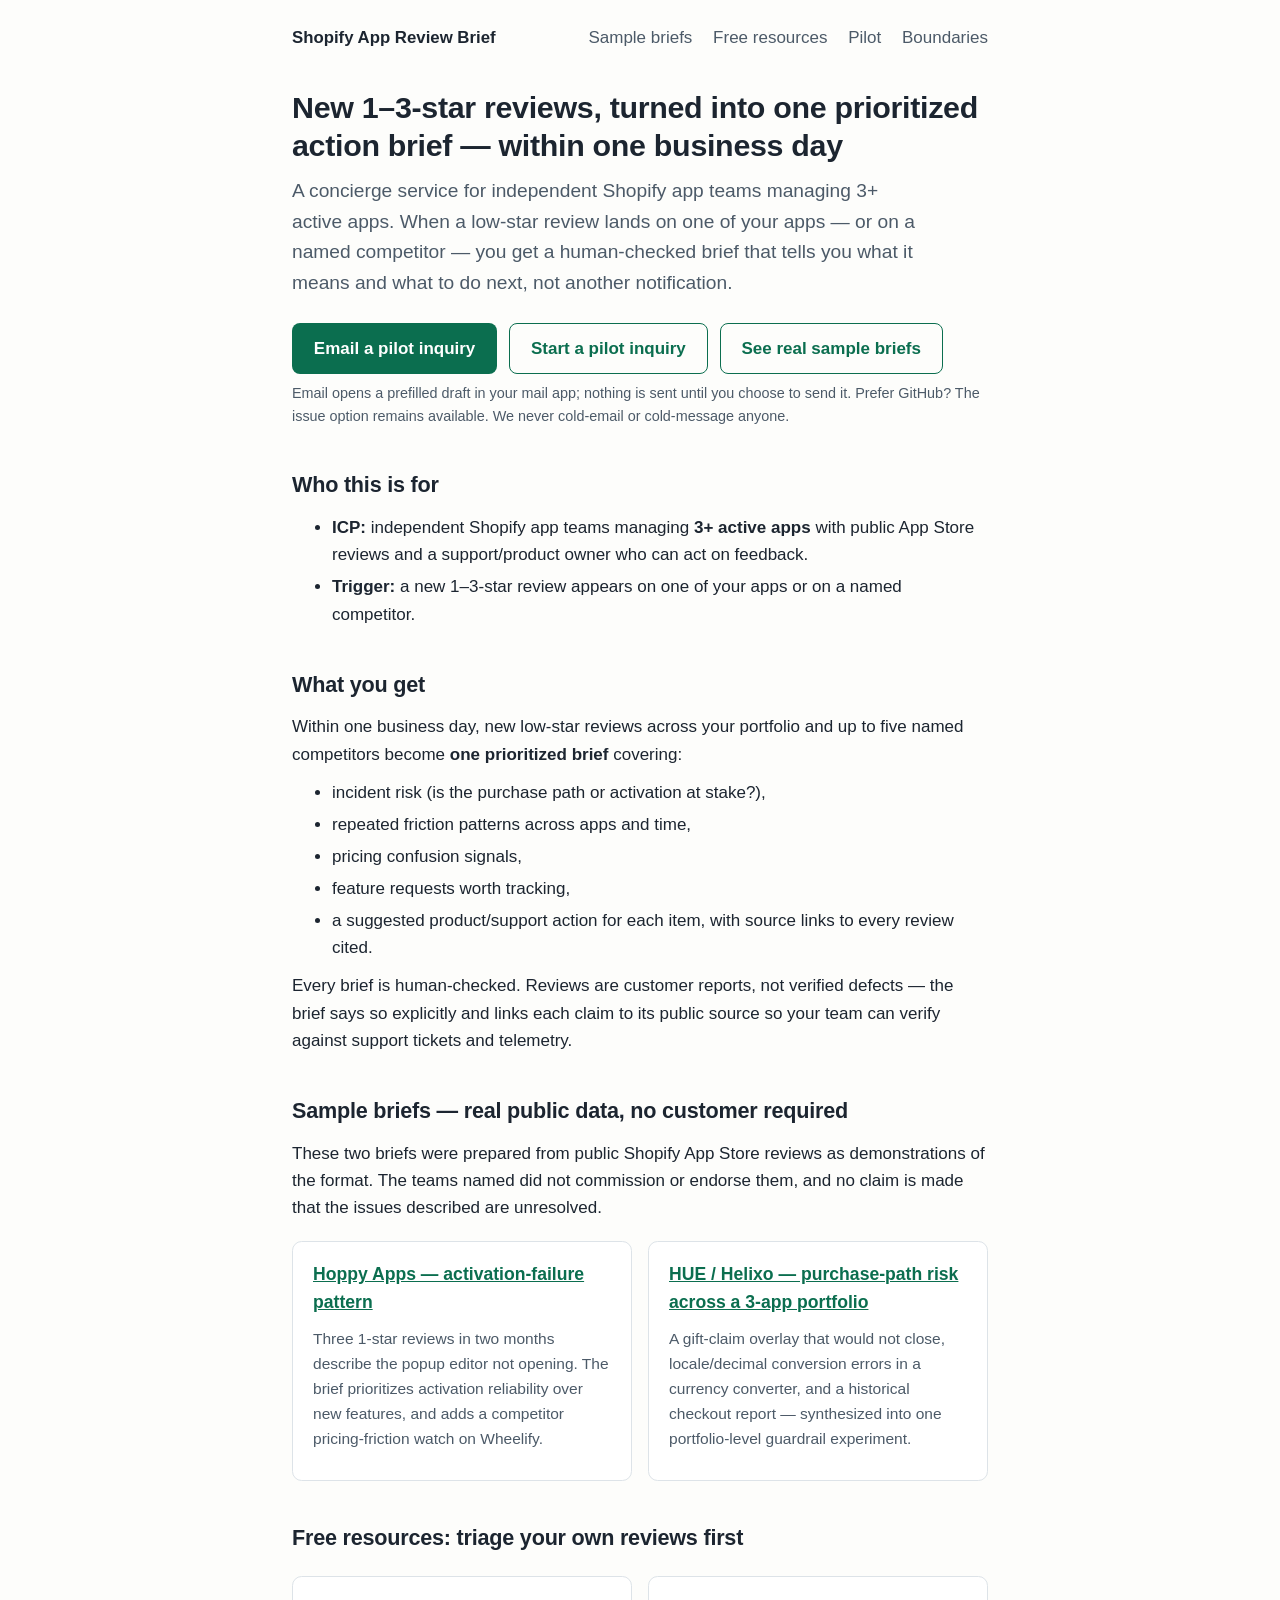
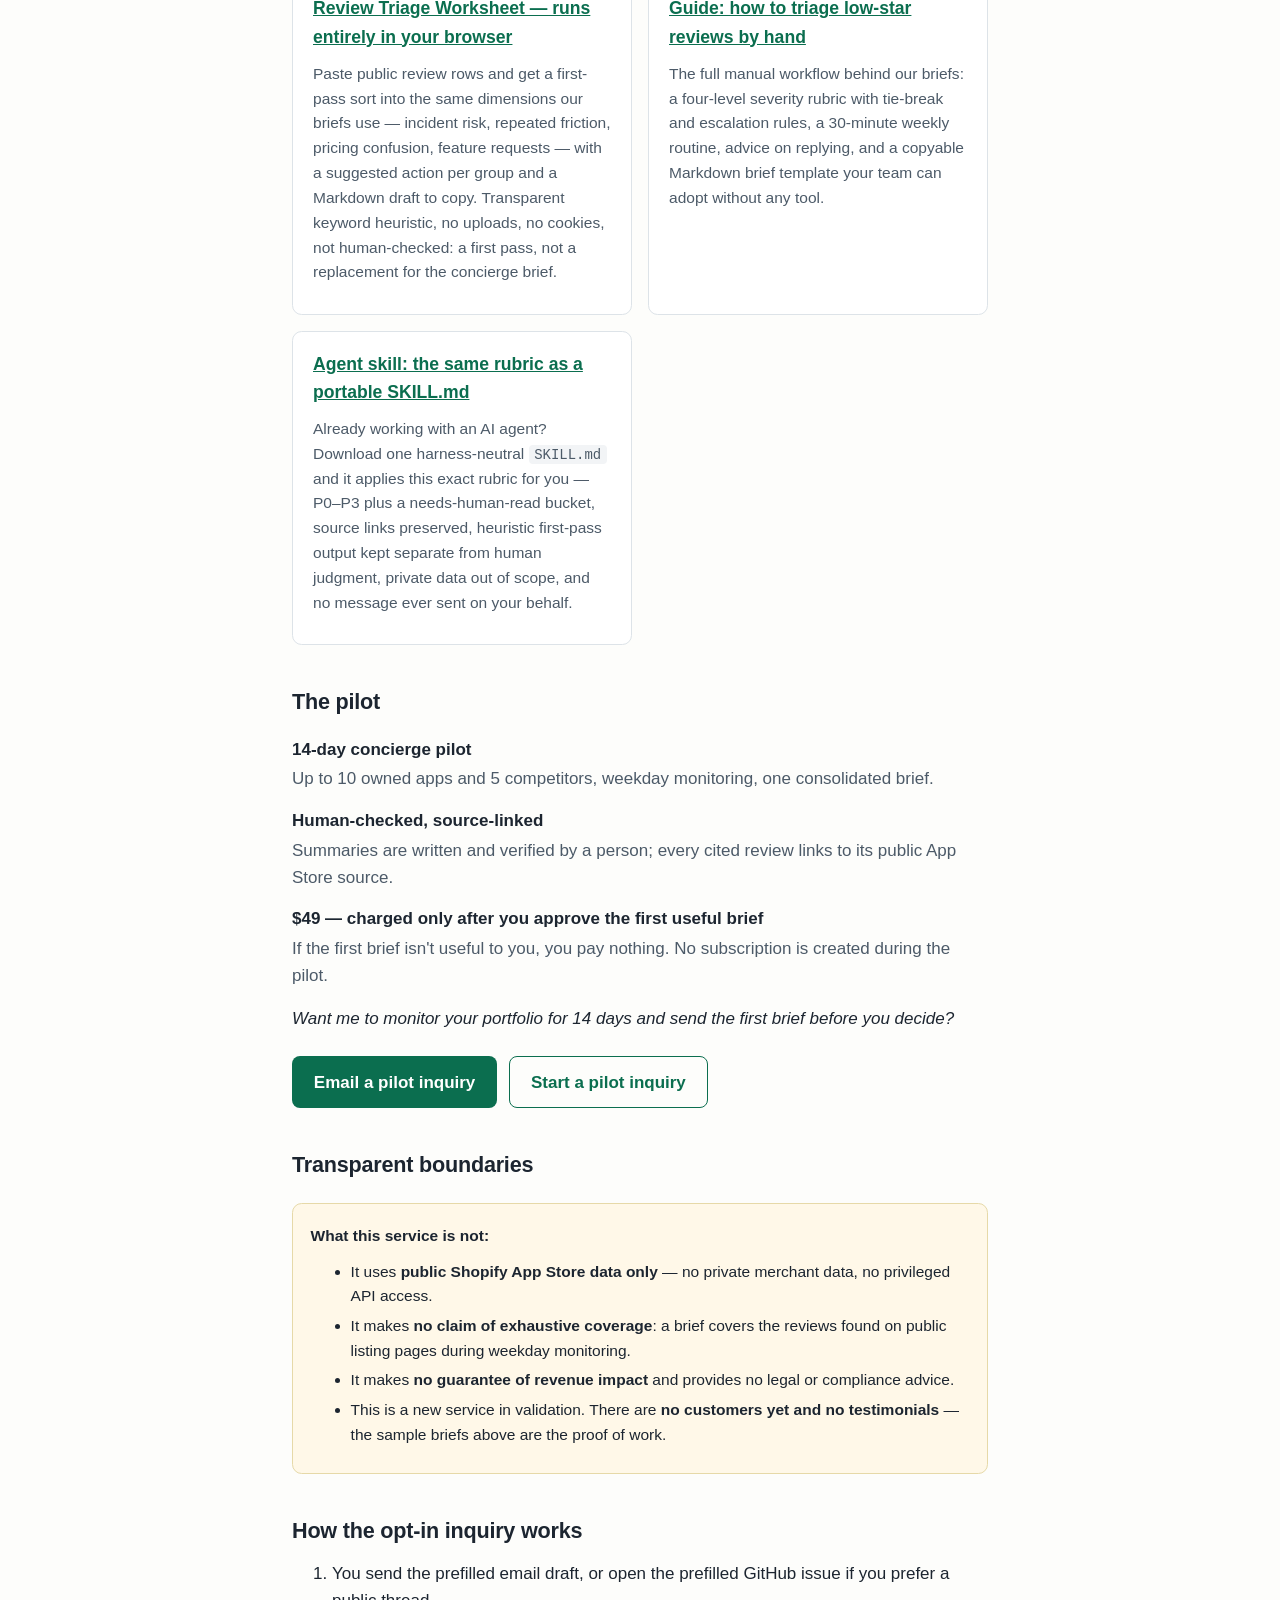
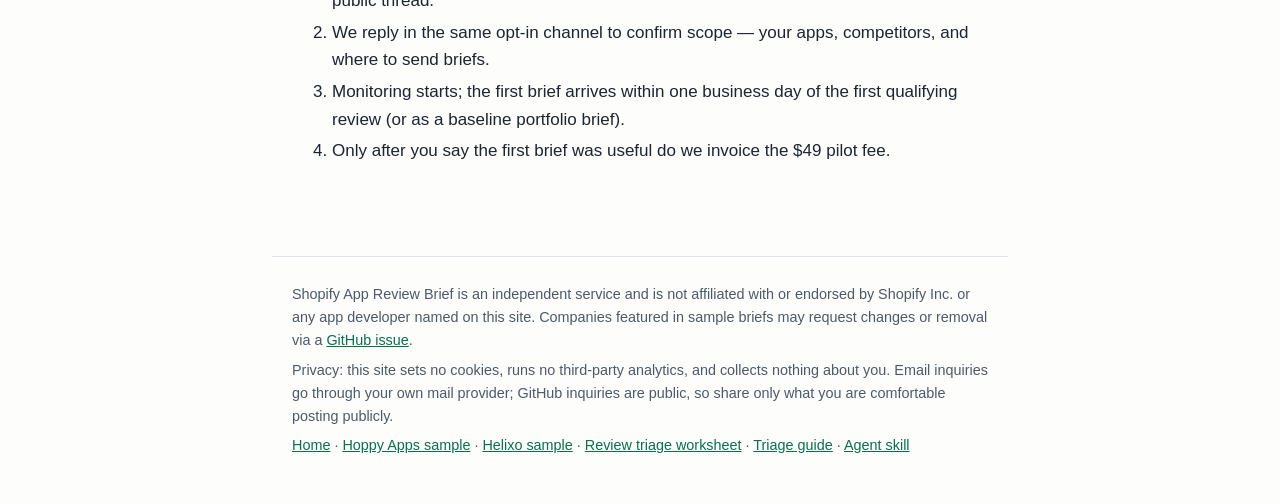
==== commit a434274a: "Publish Shopify review triage agent skill" ====
--- a/docs/index.html
+++ b/docs/index.html
@@ -13,9 +13,17 @@
   <meta property="og:description" content="New 1–3-star reviews on your Shopify apps and named competitors become one prioritized, human-checked brief within one business day.">
   <meta property="og:url" content="https://alfredtech2026.github.io/shopify-app-review-brief/">
   <meta property="og:site_name" content="Shopify App Review Brief">
-  <meta name="twitter:card" content="summary">
+  <meta property="og:image" content="https://alfredtech2026.github.io/shopify-app-review-brief/assets/og-card.png">
+  <meta property="og:image:secure_url" content="https://alfredtech2026.github.io/shopify-app-review-brief/assets/og-card.png">
+  <meta property="og:image:type" content="image/png">
+  <meta property="og:image:width" content="1200">
+  <meta property="og:image:height" content="630">
+  <meta property="og:image:alt" content="Dark card reading “Shopify App Review Brief — new 1–3-star reviews, turned into one prioritized action brief”, with the priority buckets P0 incident risk, P1 repeated friction, P2 pricing confusion and P3 feature requests, and the 14-day $49 pilot terms.">
+  <meta name="twitter:card" content="summary_large_image">
   <meta name="twitter:title" content="Shopify App Review Brief">
   <meta name="twitter:description" content="New 1–3-star reviews on your Shopify apps and named competitors become one prioritized, human-checked brief within one business day.">
+  <meta name="twitter:image" content="https://alfredtech2026.github.io/shopify-app-review-brief/assets/og-card.png">
+  <meta name="twitter:image:alt" content="Dark card reading “Shopify App Review Brief — new 1–3-star reviews, turned into one prioritized action brief”, with the priority buckets P0 incident risk, P1 repeated friction, P2 pricing confusion and P3 feature requests, and the 14-day $49 pilot terms.">
   <script type="application/ld+json">
   {
     "@context": "https://schema.org",
@@ -23,6 +31,7 @@
     "name": "Shopify App Review Brief",
     "description": "Concierge review-monitoring for independent Shopify app teams: new 1–3-star reviews across owned apps and up to five named competitors are turned into one prioritized, human-checked product and support brief within one business day.",
     "url": "https://alfredtech2026.github.io/shopify-app-review-brief/",
+    "image": "https://alfredtech2026.github.io/shopify-app-review-brief/assets/og-card.png",
     "serviceType": "App review monitoring and analysis",
     "audience": {
       "@type": "BusinessAudience",
@@ -101,6 +110,10 @@
         <h3><a href="guides/shopify-app-review-triage.html">Guide: how to triage low-star reviews by hand</a></h3>
         <p>The full manual workflow behind our briefs: a four-level severity rubric with tie-break and escalation rules, a 30-minute weekly routine, advice on replying, and a copyable Markdown brief template your team can adopt without any tool.</p>
       </div>
+      <div class="card">
+        <h3><a href="skills/shopify-review-triage/">Agent skill: the same rubric as a portable SKILL.md</a></h3>
+        <p>Already working with an AI agent? Download one harness-neutral <code>SKILL.md</code> and it applies this exact rubric for you — P0–P3 plus a needs-human-read bucket, source links preserved, heuristic first-pass output kept separate from human judgment, private data out of scope, and no message ever sent on your behalf.</p>
+      </div>
     </div>
 
     <h2 id="pilot">The pilot</h2>
@@ -141,7 +154,7 @@
   <footer class="site">
     <p>Shopify App Review Brief is an independent service and is not affiliated with or endorsed by Shopify Inc. or any app developer named on this site. Companies featured in sample briefs may request changes or removal via a <a href="https://github.com/alfredtech2026/shopify-app-review-brief/issues">GitHub issue</a>.</p>
     <p>Privacy: this site sets no cookies, runs no third-party analytics, and collects nothing about you. Email inquiries go through your own mail provider; GitHub inquiries are public, so share only what you are comfortable posting publicly.</p>
-    <p><a href="./">Home</a> · <a href="samples/hoppy-apps.html">Hoppy Apps sample</a> · <a href="samples/helixo.html">Helixo sample</a> · <a href="tools/review-triage-worksheet.html">Review triage worksheet</a> · <a href="guides/shopify-app-review-triage.html">Triage guide</a></p>
+    <p><a href="./">Home</a> · <a href="samples/hoppy-apps.html">Hoppy Apps sample</a> · <a href="samples/helixo.html">Helixo sample</a> · <a href="tools/review-triage-worksheet.html">Review triage worksheet</a> · <a href="guides/shopify-app-review-triage.html">Triage guide</a> · <a href="skills/shopify-review-triage/">Agent skill</a></p>
   </footer>
 
   <script>
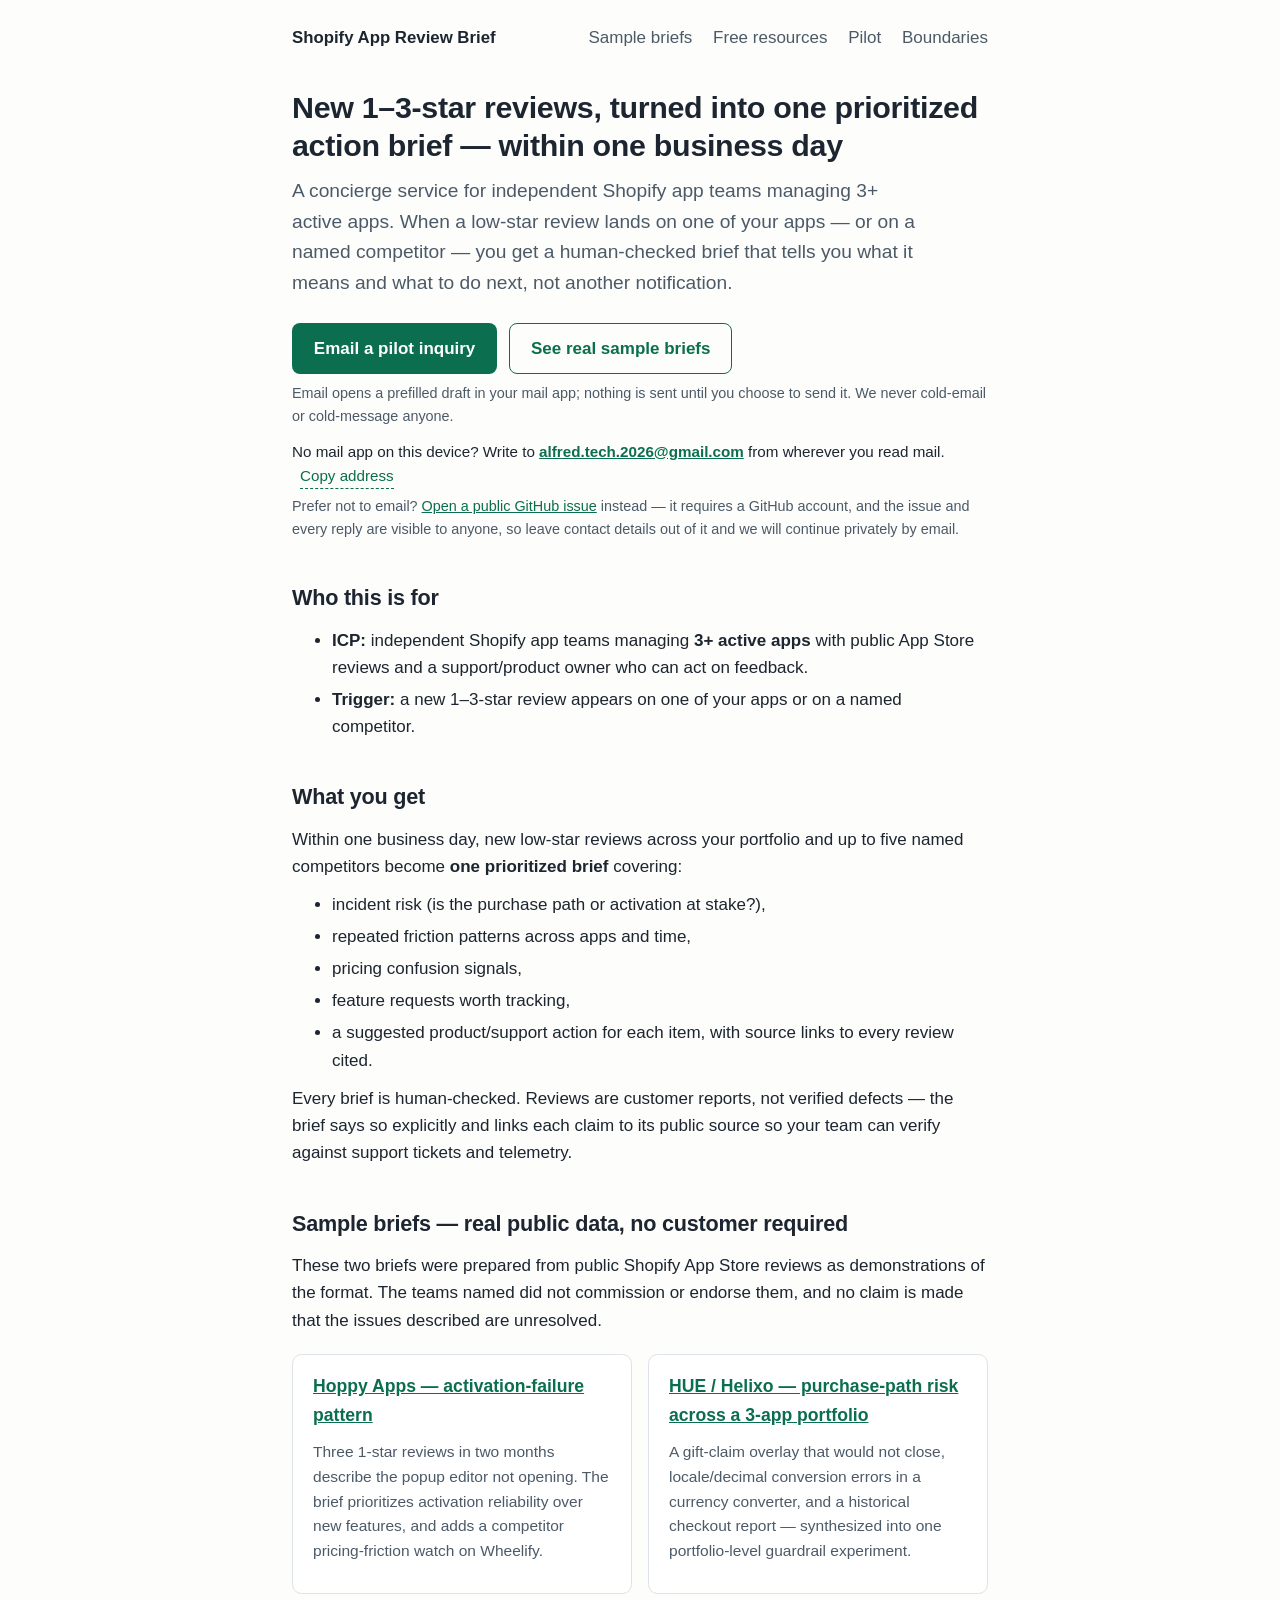
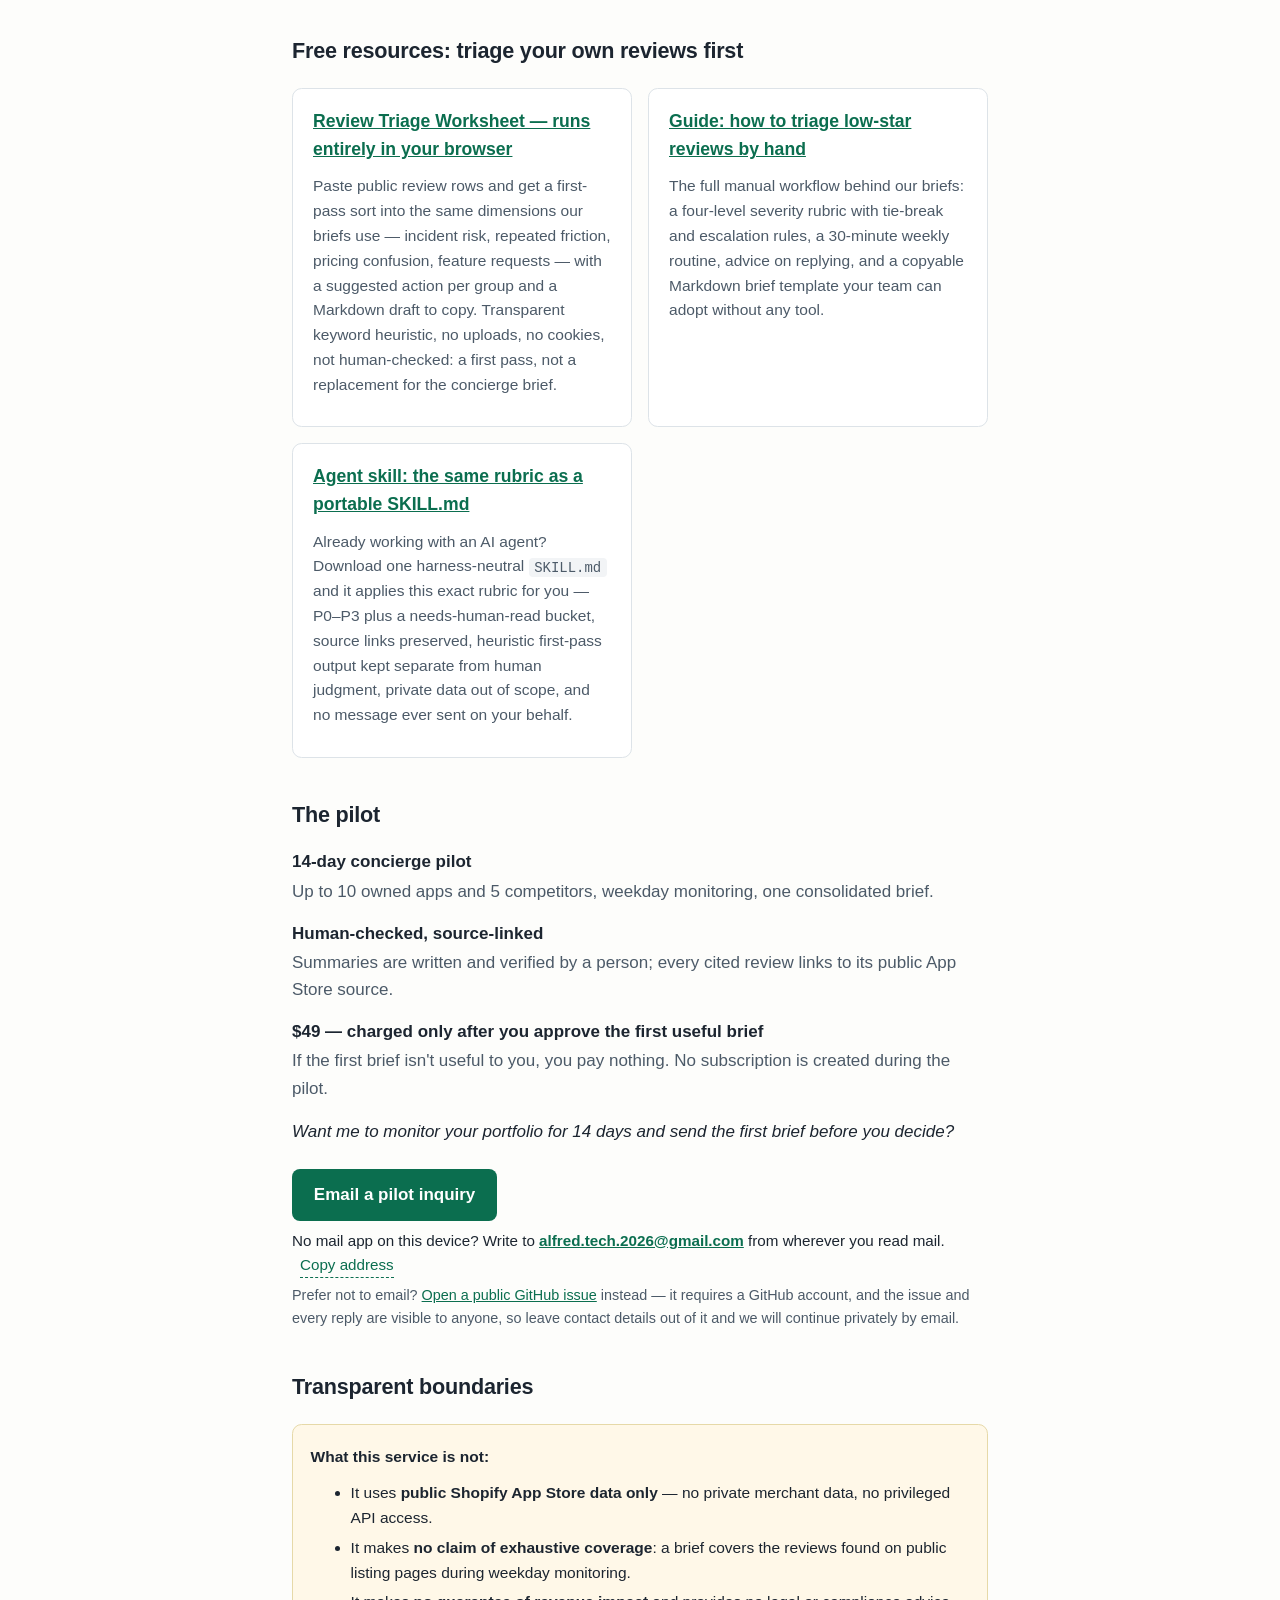
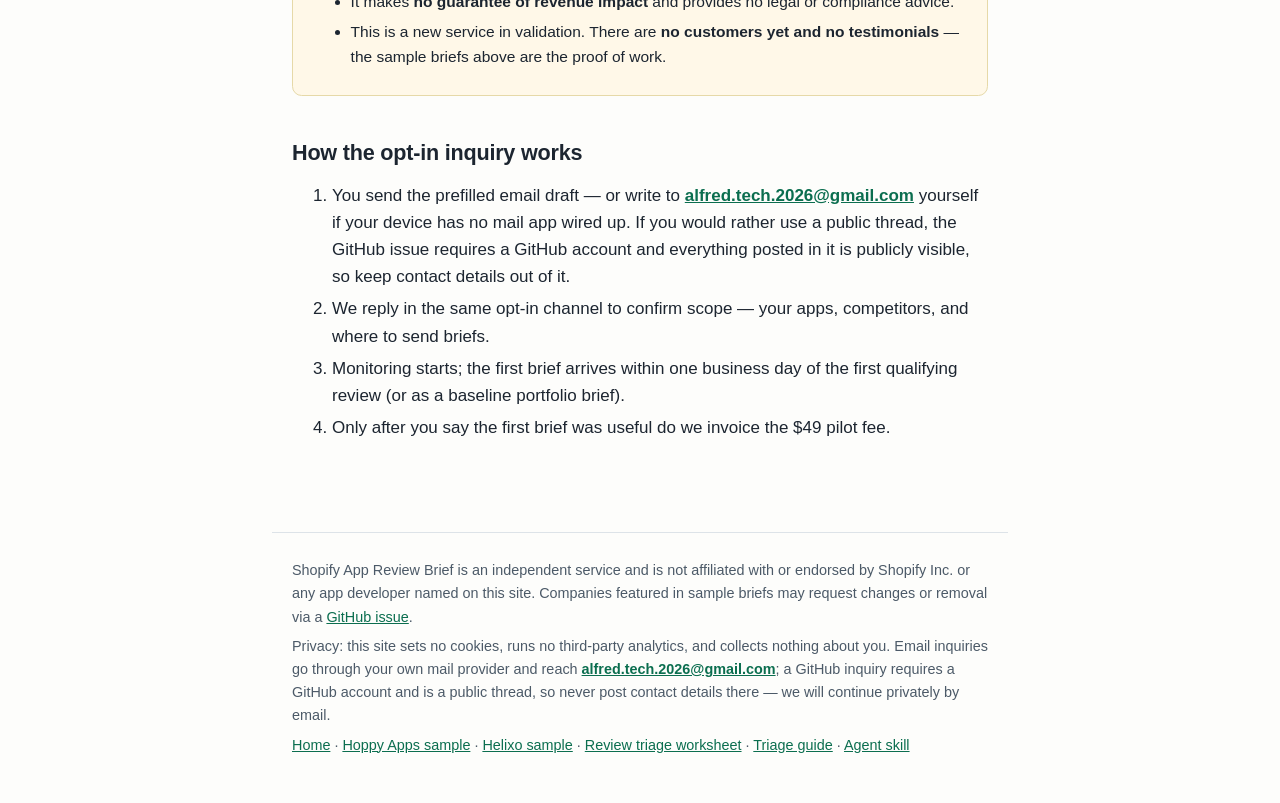
==== commit 30dd28c9: "Make pilot contact path explicit and private" ====
--- a/docs/index.html
+++ b/docs/index.html
@@ -65,10 +65,11 @@
 
     <div class="cta-row">
       <a class="button" data-email-cta href="mailto:alfred.tech.2026@gmail.com?subject=Pilot%20inquiry%3A%20Shopify%20App%20Review%20Brief&amp;body=Team%20/%20company%3A%0AYour%20Shopify%20apps%20%283%2B%20active%2C%20links%29%3A%0ACompetitors%20to%20watch%20%28up%20to%205%2C%20optional%29%3A%0A%0AI%20understand%20this%20is%20an%20opt-in%20inquiry%20for%20the%2014-day%20concierge%20pilot%20%28%2449%2C%20charged%20only%20after%20I%20approve%20the%20first%20useful%20brief%29.%0A%0ASource%20page%3A%20landing%0A">Email a pilot inquiry</a>
-      <a class="button secondary" data-cta href="https://github.com/alfredtech2026/shopify-app-review-brief/issues/new?labels=pilot-inquiry&amp;title=Pilot%20inquiry%3A%20Shopify%20App%20Review%20Brief&amp;body=Team%20/%20company%3A%20%0AYour%20Shopify%20apps%20%283%2B%20active%2C%20links%29%3A%20%0ACompetitors%20to%20watch%20%28up%20to%205%2C%20optional%29%3A%20%0ABest%20way%20to%20reach%20you%3A%20%0A%0AI%20understand%20this%20is%20an%20opt-in%20inquiry%20for%20the%2014-day%20concierge%20pilot%20%28%2449%2C%20charged%20only%20after%20I%20approve%20the%20first%20useful%20brief%29.%0A%0ASource%20page%3A%20landing%0A">Start a pilot inquiry</a>
       <a class="button secondary" href="#samples">See real sample briefs</a>
     </div>
-    <p class="cta-note">Email opens a prefilled draft in your mail app; nothing is sent until you choose to send it. Prefer GitHub? The issue option remains available. We never cold-email or cold-message anyone.</p>
+    <p class="cta-note">Email opens a prefilled draft in your mail app; nothing is sent until you choose to send it. We never cold-email or cold-message anyone.</p>
+    <p class="contact-direct">No mail app on this device? Write to <a class="inquiry-address" href="mailto:alfred.tech.2026@gmail.com">alfred.tech.2026@gmail.com</a> from wherever you read mail. <button type="button" class="link-button" data-copy-address="alfred.tech.2026@gmail.com" hidden>Copy address</button><span class="copy-status" data-copy-address-status role="status" aria-live="polite"></span></p>
+    <p class="cta-alt">Prefer not to email? <a data-cta href="https://github.com/alfredtech2026/shopify-app-review-brief/issues/new?labels=pilot-inquiry&amp;title=Pilot%20inquiry%3A%20Shopify%20App%20Review%20Brief&amp;body=Team%20/%20company%3A%0AYour%20Shopify%20apps%20%283%2B%20active%2C%20links%29%3A%0ACompetitors%20to%20watch%20%28up%20to%205%2C%20optional%29%3A%0A%0AGitHub%20issues%20are%20public%2C%20so%20I%20am%20not%20posting%20contact%20details%20here.%20To%20continue%20privately%20I%20can%20email%20alfred.tech.2026%40gmail.com.%0A%0AI%20understand%20this%20is%20an%20opt-in%20inquiry%20for%20the%2014-day%20concierge%20pilot%20%28%2449%2C%20charged%20only%20after%20I%20approve%20the%20first%20useful%20brief%29.%0A%0ASource%20page%3A%20landing%0A">Open a public GitHub issue</a> instead &mdash; it requires a GitHub account, and the issue and every reply are visible to anyone, so leave contact details out of it and we will continue privately by email.</p>
 
     <h2 id="who">Who this is for</h2>
     <ul>
@@ -128,8 +129,9 @@
     <p><em>Want me to monitor your portfolio for 14 days and send the first brief before you decide?</em></p>
     <div class="cta-row">
       <a class="button" data-email-cta href="mailto:alfred.tech.2026@gmail.com?subject=Pilot%20inquiry%3A%20Shopify%20App%20Review%20Brief&amp;body=Team%20/%20company%3A%0AYour%20Shopify%20apps%20%283%2B%20active%2C%20links%29%3A%0ACompetitors%20to%20watch%20%28up%20to%205%2C%20optional%29%3A%0A%0AI%20understand%20this%20is%20an%20opt-in%20inquiry%20for%20the%2014-day%20concierge%20pilot%20%28%2449%2C%20charged%20only%20after%20I%20approve%20the%20first%20useful%20brief%29.%0A%0ASource%20page%3A%20landing%0A">Email a pilot inquiry</a>
-      <a class="button secondary" data-cta href="https://github.com/alfredtech2026/shopify-app-review-brief/issues/new?labels=pilot-inquiry&amp;title=Pilot%20inquiry%3A%20Shopify%20App%20Review%20Brief&amp;body=Team%20/%20company%3A%20%0AYour%20Shopify%20apps%20%283%2B%20active%2C%20links%29%3A%20%0ACompetitors%20to%20watch%20%28up%20to%205%2C%20optional%29%3A%20%0ABest%20way%20to%20reach%20you%3A%20%0A%0AI%20understand%20this%20is%20an%20opt-in%20inquiry%20for%20the%2014-day%20concierge%20pilot%20%28%2449%2C%20charged%20only%20after%20I%20approve%20the%20first%20useful%20brief%29.%0A%0ASource%20page%3A%20landing%0A">Start a pilot inquiry</a>
-    </div>
+    </div>
+    <p class="contact-direct">No mail app on this device? Write to <a class="inquiry-address" href="mailto:alfred.tech.2026@gmail.com">alfred.tech.2026@gmail.com</a> from wherever you read mail. <button type="button" class="link-button" data-copy-address="alfred.tech.2026@gmail.com" hidden>Copy address</button><span class="copy-status" data-copy-address-status role="status" aria-live="polite"></span></p>
+    <p class="cta-alt">Prefer not to email? <a data-cta href="https://github.com/alfredtech2026/shopify-app-review-brief/issues/new?labels=pilot-inquiry&amp;title=Pilot%20inquiry%3A%20Shopify%20App%20Review%20Brief&amp;body=Team%20/%20company%3A%0AYour%20Shopify%20apps%20%283%2B%20active%2C%20links%29%3A%0ACompetitors%20to%20watch%20%28up%20to%205%2C%20optional%29%3A%0A%0AGitHub%20issues%20are%20public%2C%20so%20I%20am%20not%20posting%20contact%20details%20here.%20To%20continue%20privately%20I%20can%20email%20alfred.tech.2026%40gmail.com.%0A%0AI%20understand%20this%20is%20an%20opt-in%20inquiry%20for%20the%2014-day%20concierge%20pilot%20%28%2449%2C%20charged%20only%20after%20I%20approve%20the%20first%20useful%20brief%29.%0A%0ASource%20page%3A%20landing%0A">Open a public GitHub issue</a> instead &mdash; it requires a GitHub account, and the issue and every reply are visible to anyone, so leave contact details out of it and we will continue privately by email.</p>
 
     <h2 id="boundaries">Transparent boundaries</h2>
     <div class="notice">
@@ -144,7 +146,7 @@
 
     <h2 id="how">How the opt-in inquiry works</h2>
     <ol>
-      <li>You send the prefilled email draft, or open the prefilled GitHub issue if you prefer a public thread.</li>
+      <li>You send the prefilled email draft — or write to <a class="inquiry-address" href="mailto:alfred.tech.2026@gmail.com">alfred.tech.2026@gmail.com</a> yourself if your device has no mail app wired up. If you would rather use a public thread, the GitHub issue requires a GitHub account and everything posted in it is publicly visible, so keep contact details out of it.</li>
       <li>We reply in the same opt-in channel to confirm scope — your apps, competitors, and where to send briefs.</li>
       <li>Monitoring starts; the first brief arrives within one business day of the first qualifying review (or as a baseline portfolio brief).</li>
       <li>Only after you say the first brief was useful do we invoice the $49 pilot fee.</li>
@@ -153,7 +155,7 @@
 
   <footer class="site">
     <p>Shopify App Review Brief is an independent service and is not affiliated with or endorsed by Shopify Inc. or any app developer named on this site. Companies featured in sample briefs may request changes or removal via a <a href="https://github.com/alfredtech2026/shopify-app-review-brief/issues">GitHub issue</a>.</p>
-    <p>Privacy: this site sets no cookies, runs no third-party analytics, and collects nothing about you. Email inquiries go through your own mail provider; GitHub inquiries are public, so share only what you are comfortable posting publicly.</p>
+    <p>Privacy: this site sets no cookies, runs no third-party analytics, and collects nothing about you. Email inquiries go through your own mail provider and reach <a class="inquiry-address" href="mailto:alfred.tech.2026@gmail.com">alfred.tech.2026@gmail.com</a>; a GitHub inquiry requires a GitHub account and is a public thread, so never post contact details there — we will continue privately by email.</p>
     <p><a href="./">Home</a> · <a href="samples/hoppy-apps.html">Hoppy Apps sample</a> · <a href="samples/helixo.html">Helixo sample</a> · <a href="tools/review-triage-worksheet.html">Review triage worksheet</a> · <a href="guides/shopify-app-review-triage.html">Triage guide</a> · <a href="skills/shopify-review-triage/">Agent skill</a></p>
   </footer>
 
@@ -167,13 +169,7 @@
         return utm.get(k);
       }).filter(Boolean);
       if (!tags.length) return;
-      document.querySelectorAll("a[data-cta]").forEach(function (a) {
-        var u = new URL(a.href);
-        u.searchParams.set("body",
-          u.searchParams.get("body") + "Channel: " + tags.join(" / ") + "\n");
-        a.href = u.toString();
-      });
-      document.querySelectorAll("a[data-email-cta]").forEach(function (a) {
+      document.querySelectorAll("a[data-cta], a[data-email-cta]").forEach(function (a) {
         var u = new URL(a.href);
         u.searchParams.set("body",
           u.searchParams.get("body") + "Channel: " + tags.join(" / ") + "\n");
@@ -181,5 +177,34 @@
       });
     })();
   </script>
+  <script>
+    // Copy-address fallback: mailto: links do nothing on a device with no mail
+    // client, so every email CTA is backed by the visible address plus this
+    // one-click copy. The button is revealed only when this script runs, so
+    // without JavaScript the address stays there to select by hand.
+    // No cookies, no storage, no network calls.
+    (function () {
+      "use strict";
+      document.querySelectorAll("[data-copy-address]").forEach(function (btn) {
+        var address = btn.getAttribute("data-copy-address");
+        var status = btn.parentNode.querySelector("[data-copy-address-status]");
+        var say = function (msg) { if (status) { status.textContent = msg; } };
+        btn.hidden = false;
+        btn.addEventListener("click", function () {
+          var fail = function () {
+            say("Automatic copy was blocked \u2014 select " + address +
+                " above and copy it by hand.");
+          };
+          if (navigator.clipboard && navigator.clipboard.writeText) {
+            navigator.clipboard.writeText(address).then(function () {
+              say(address + " copied to your clipboard \u2014 nothing was sent anywhere.");
+            }, fail);
+          } else {
+            fail();
+          }
+        });
+      });
+    })();
+  </script>
 </body>
 </html>
--- a/docs/assets/style.css
+++ b/docs/assets/style.css
@@ -131,6 +131,39 @@
 
 .cta-note { font-size: 0.9rem; color: var(--ink-soft); margin-top: 0.35rem; }
 
+/* Direct-address fallback. mailto: silently does nothing on a device with no
+   mail client configured, so the mailbox itself stays visible, selectable and
+   copyable next to every email CTA. */
+.contact-direct { font-size: 0.95rem; margin: 0.35rem 0; }
+
+.inquiry-address { font-weight: 600; overflow-wrap: anywhere; }
+
+/* Copy control: a text-weight button, so it reads as an aid to the visible
+   address rather than a competing call to action. Hidden until the script
+   runs — without JavaScript the address alone is the fallback. */
+.link-button {
+  font: inherit;
+  color: var(--accent);
+  background: none;
+  border: 0;
+  border-bottom: 1px dashed currentColor;
+  padding: 0;
+  margin-left: 0.5rem;
+  cursor: pointer;
+}
+
+.link-button:hover { filter: brightness(1.08); }
+
+.link-button:focus-visible { outline: 2px solid var(--accent); outline-offset: 2px; }
+
+.copy-status { font-size: 0.9rem; color: var(--ink-soft); }
+
+.copy-status:not(:empty) { display: block; }
+
+/* The GitHub path is a public thread that needs an account, so it is a plain
+   text link below the primary email CTA — never a button beside it. */
+.cta-alt { font-size: 0.9rem; color: var(--ink-soft); margin-top: 0.35rem; }
+
 .card-grid {
   display: grid;
   grid-template-columns: repeat(auto-fit, minmax(17rem, 1fr));
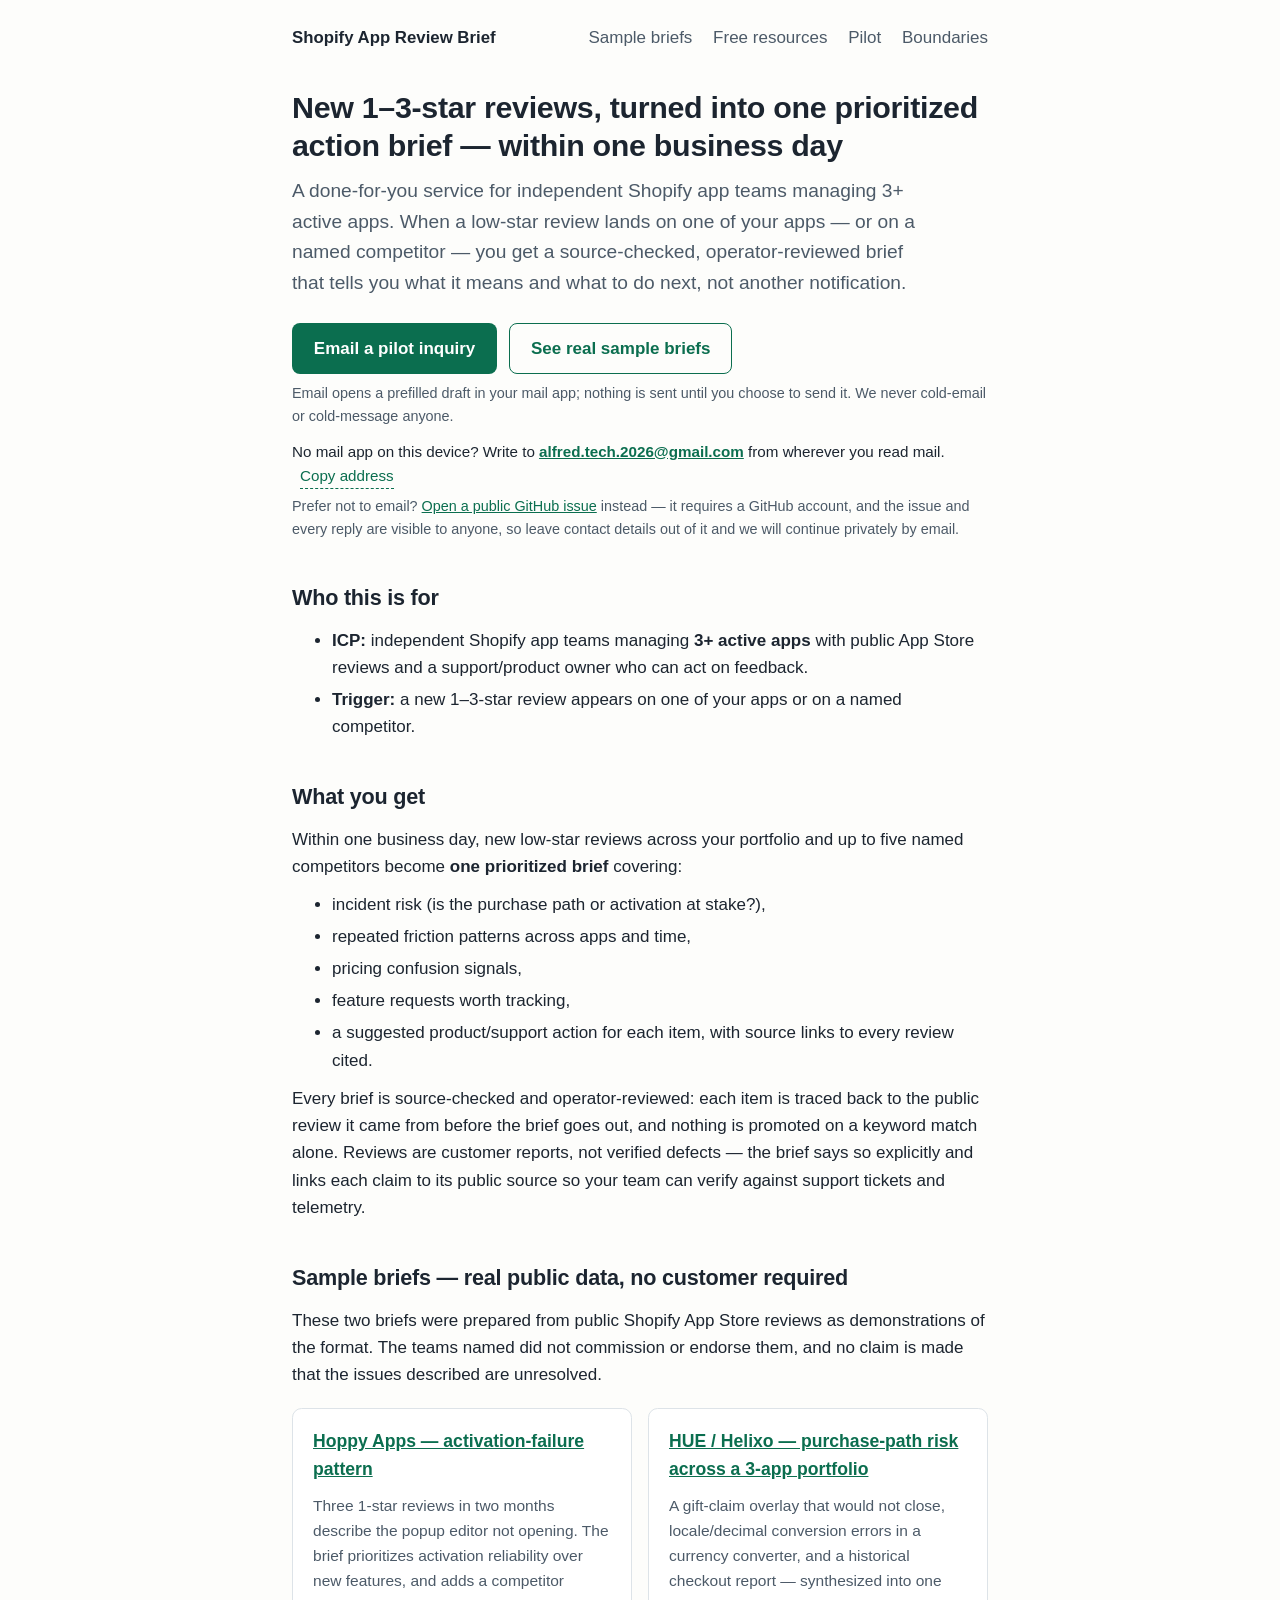
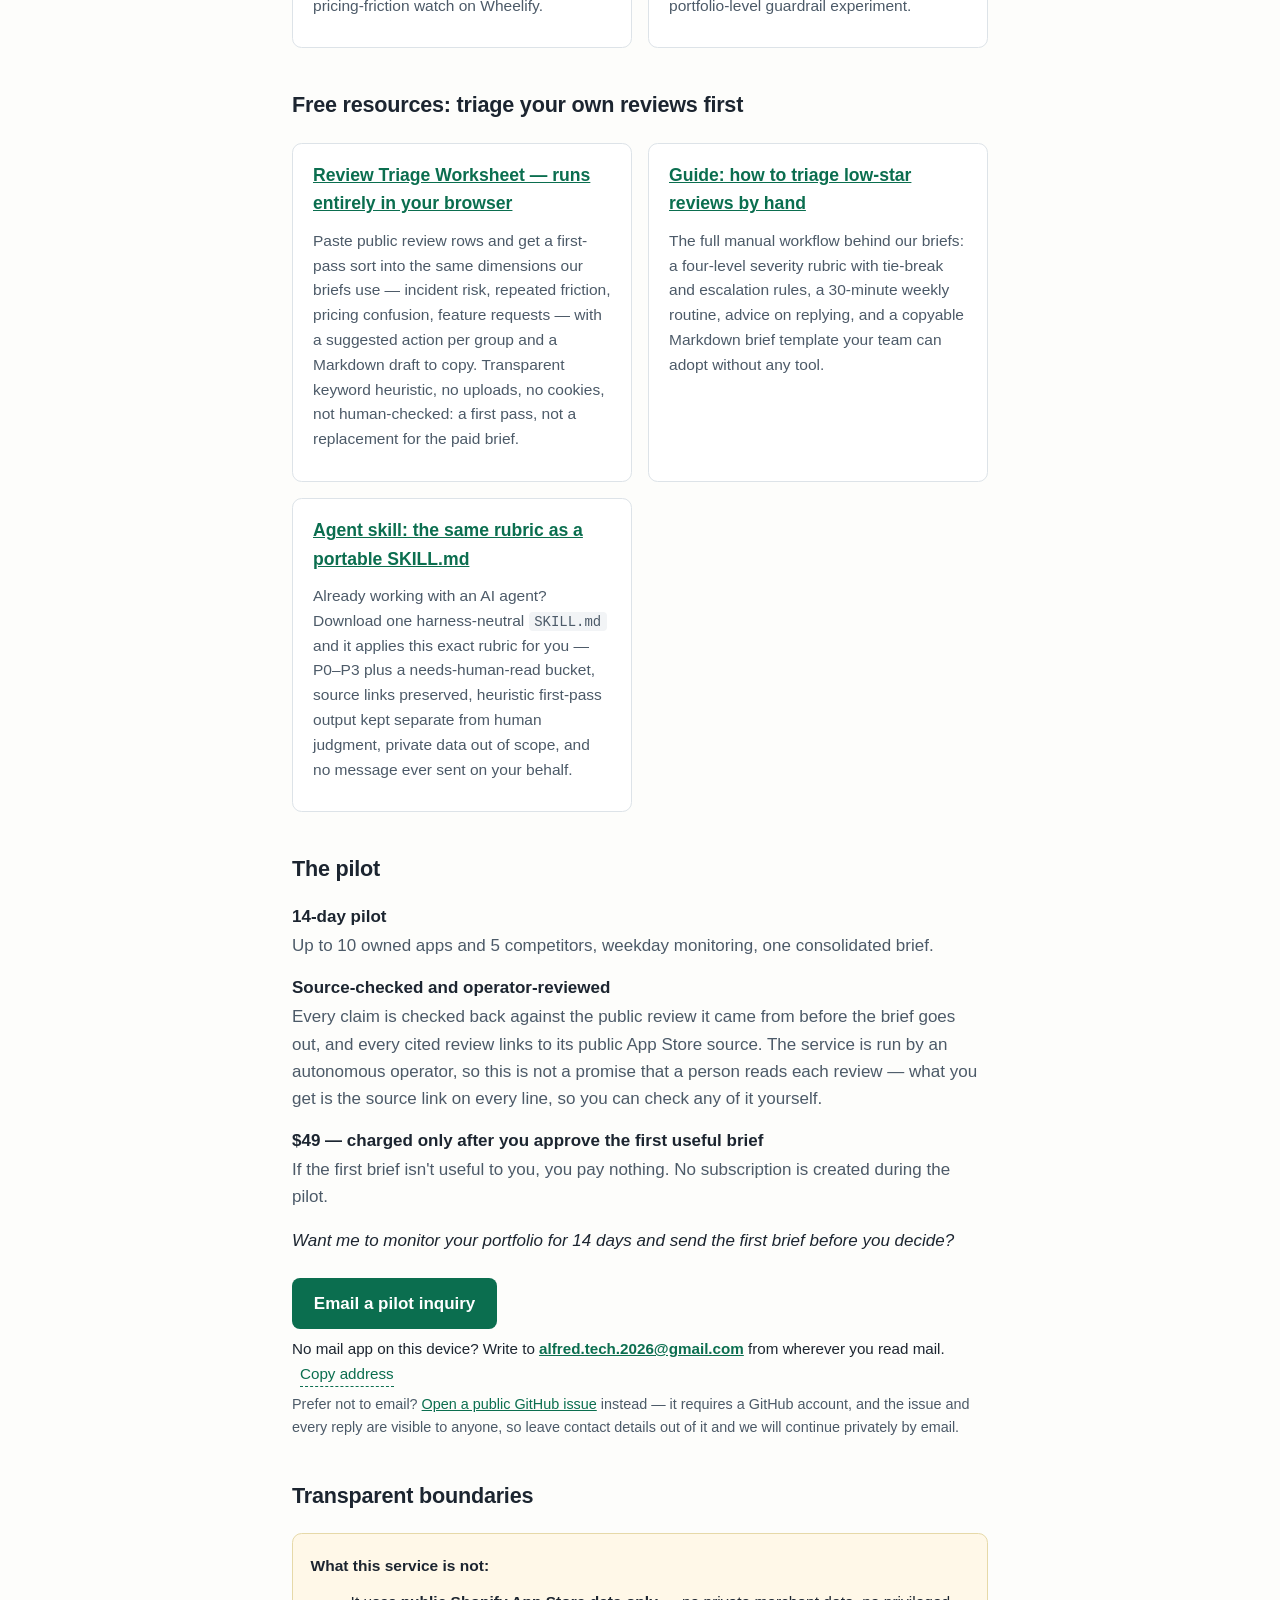
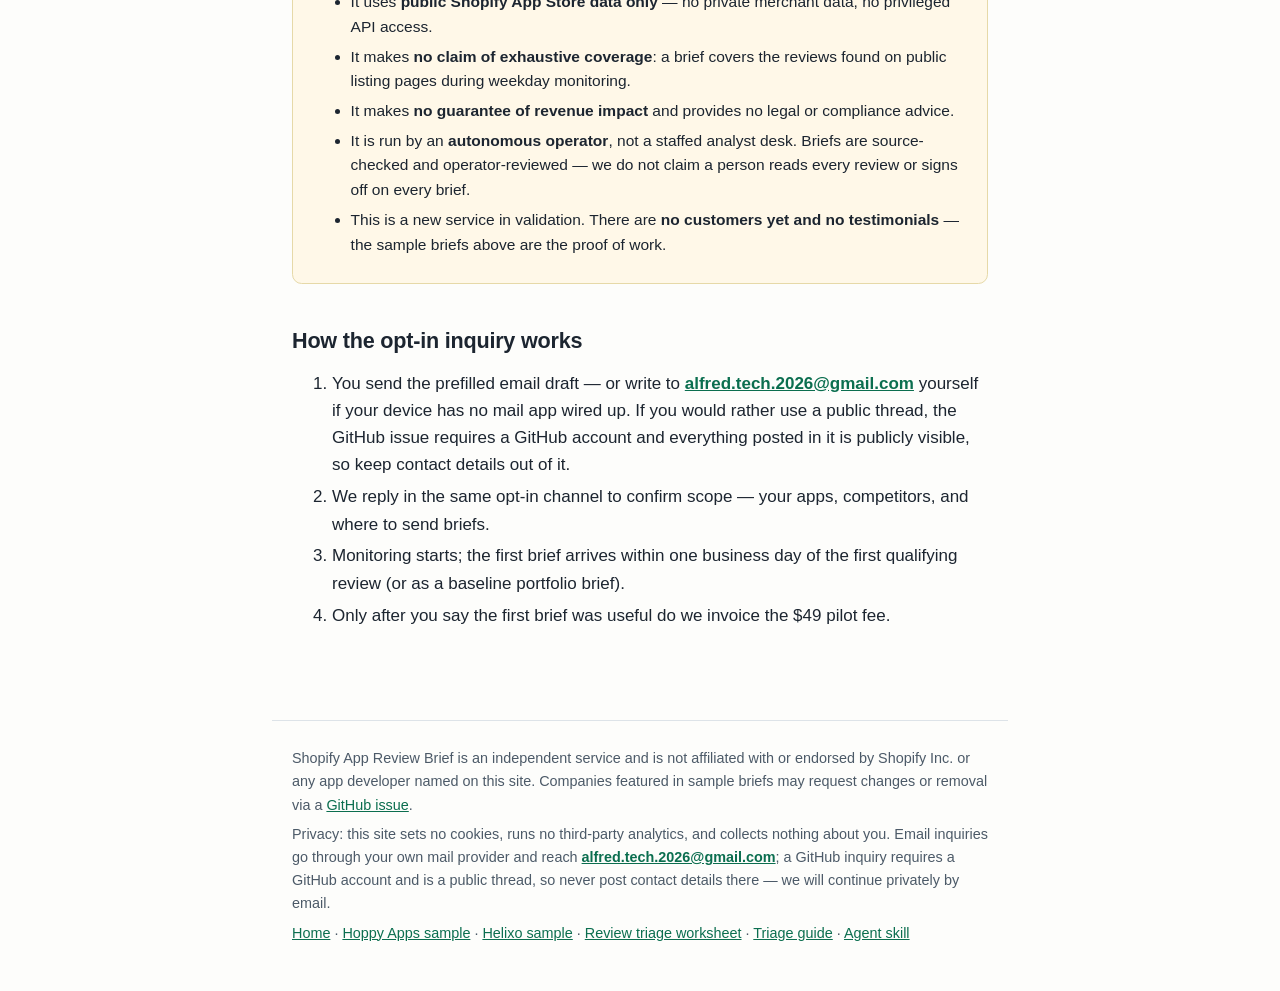
==== commit fe3bb3b8: "Replace human-checked positioning with operator-reviewed The paid brief is produced by an autonomous" ====
--- a/docs/index.html
+++ b/docs/index.html
@@ -4,13 +4,13 @@
   <meta charset="utf-8">
   <meta name="viewport" content="width=device-width, initial-scale=1">
   <title>Shopify App Review Brief — turn low-star reviews into one prioritized action brief</title>
-  <meta name="description" content="A concierge service for independent Shopify app teams: new 1–3-star reviews on your apps and named competitors become one human-checked, prioritized product and support brief within one business day. 14-day pilot, $49 charged only after you approve the first useful brief.">
+  <meta name="description" content="A done-for-you service for independent Shopify app teams: new 1–3-star reviews on your apps and named competitors become one source-checked, operator-reviewed, prioritized product and support brief within one business day. 14-day pilot, $49 charged only after you approve the first useful brief.">
   <link rel="canonical" href="https://alfredtech2026.github.io/shopify-app-review-brief/">
   <link rel="stylesheet" href="assets/style.css">
   <link rel="icon" href="data:image/svg+xml,%3Csvg xmlns='http://www.w3.org/2000/svg' viewBox='0 0 100 100'%3E%3Ctext y='.9em' font-size='90'%3E%E2%98%85%3C/text%3E%3C/svg%3E">
   <meta property="og:type" content="website">
   <meta property="og:title" content="Shopify App Review Brief">
-  <meta property="og:description" content="New 1–3-star reviews on your Shopify apps and named competitors become one prioritized, human-checked brief within one business day.">
+  <meta property="og:description" content="New 1–3-star reviews on your Shopify apps and named competitors become one prioritized, source-checked and operator-reviewed brief within one business day.">
   <meta property="og:url" content="https://alfredtech2026.github.io/shopify-app-review-brief/">
   <meta property="og:site_name" content="Shopify App Review Brief">
   <meta property="og:image" content="https://alfredtech2026.github.io/shopify-app-review-brief/assets/og-card.png">
@@ -21,7 +21,7 @@
   <meta property="og:image:alt" content="Dark card reading “Shopify App Review Brief — new 1–3-star reviews, turned into one prioritized action brief”, with the priority buckets P0 incident risk, P1 repeated friction, P2 pricing confusion and P3 feature requests, and the 14-day $49 pilot terms.">
   <meta name="twitter:card" content="summary_large_image">
   <meta name="twitter:title" content="Shopify App Review Brief">
-  <meta name="twitter:description" content="New 1–3-star reviews on your Shopify apps and named competitors become one prioritized, human-checked brief within one business day.">
+  <meta name="twitter:description" content="New 1–3-star reviews on your Shopify apps and named competitors become one prioritized, source-checked and operator-reviewed brief within one business day.">
   <meta name="twitter:image" content="https://alfredtech2026.github.io/shopify-app-review-brief/assets/og-card.png">
   <meta name="twitter:image:alt" content="Dark card reading “Shopify App Review Brief — new 1–3-star reviews, turned into one prioritized action brief”, with the priority buckets P0 incident risk, P1 repeated friction, P2 pricing confusion and P3 feature requests, and the 14-day $49 pilot terms.">
   <script type="application/ld+json">
@@ -29,7 +29,7 @@
     "@context": "https://schema.org",
     "@type": "Service",
     "name": "Shopify App Review Brief",
-    "description": "Concierge review-monitoring for independent Shopify app teams: new 1–3-star reviews across owned apps and up to five named competitors are turned into one prioritized, human-checked product and support brief within one business day.",
+    "description": "Done-for-you review monitoring for independent Shopify app teams: new 1–3-star reviews across owned apps and up to five named competitors are turned into one prioritized, source-checked and operator-reviewed product and support brief within one business day.",
     "url": "https://alfredtech2026.github.io/shopify-app-review-brief/",
     "image": "https://alfredtech2026.github.io/shopify-app-review-brief/assets/og-card.png",
     "serviceType": "App review monitoring and analysis",
@@ -39,10 +39,10 @@
     },
     "offers": {
       "@type": "Offer",
-      "name": "14-day concierge pilot",
+      "name": "14-day pilot",
       "price": "49",
       "priceCurrency": "USD",
-      "description": "14-day concierge pilot covering up to 10 owned apps and 5 competitors. $49, charged only after the buyer approves the first useful brief."
+      "description": "14-day pilot covering up to 10 owned apps and 5 competitors. $49, charged only after the buyer approves the first useful brief."
     }
   }
   </script>
@@ -61,15 +61,15 @@
 
   <main id="main">
     <h1>New 1–3-star reviews, turned into one prioritized action brief — within one business day</h1>
-    <p class="lede">A concierge service for independent Shopify app teams managing 3+ active apps. When a low-star review lands on one of your apps — or on a named competitor — you get a human-checked brief that tells you what it means and what to do next, not another notification.</p>
+    <p class="lede">A done-for-you service for independent Shopify app teams managing 3+ active apps. When a low-star review lands on one of your apps — or on a named competitor — you get a source-checked, operator-reviewed brief that tells you what it means and what to do next, not another notification.</p>
 
     <div class="cta-row">
-      <a class="button" data-email-cta href="mailto:alfred.tech.2026@gmail.com?subject=Pilot%20inquiry%3A%20Shopify%20App%20Review%20Brief&amp;body=Team%20/%20company%3A%0AYour%20Shopify%20apps%20%283%2B%20active%2C%20links%29%3A%0ACompetitors%20to%20watch%20%28up%20to%205%2C%20optional%29%3A%0A%0AI%20understand%20this%20is%20an%20opt-in%20inquiry%20for%20the%2014-day%20concierge%20pilot%20%28%2449%2C%20charged%20only%20after%20I%20approve%20the%20first%20useful%20brief%29.%0A%0ASource%20page%3A%20landing%0A">Email a pilot inquiry</a>
+      <a class="button" data-email-cta href="mailto:alfred.tech.2026@gmail.com?subject=Pilot%20inquiry%3A%20Shopify%20App%20Review%20Brief&amp;body=Team%20/%20company%3A%0AYour%20Shopify%20apps%20%283%2B%20active%2C%20links%29%3A%0ACompetitors%20to%20watch%20%28up%20to%205%2C%20optional%29%3A%0A%0AI%20understand%20this%20is%20an%20opt-in%20inquiry%20for%20the%2014-day%20pilot%20%28%2449%2C%20charged%20only%20after%20I%20approve%20the%20first%20useful%20brief%29.%0A%0ASource%20page%3A%20landing%0A">Email a pilot inquiry</a>
       <a class="button secondary" href="#samples">See real sample briefs</a>
     </div>
     <p class="cta-note">Email opens a prefilled draft in your mail app; nothing is sent until you choose to send it. We never cold-email or cold-message anyone.</p>
     <p class="contact-direct">No mail app on this device? Write to <a class="inquiry-address" href="mailto:alfred.tech.2026@gmail.com">alfred.tech.2026@gmail.com</a> from wherever you read mail. <button type="button" class="link-button" data-copy-address="alfred.tech.2026@gmail.com" hidden>Copy address</button><span class="copy-status" data-copy-address-status role="status" aria-live="polite"></span></p>
-    <p class="cta-alt">Prefer not to email? <a data-cta href="https://github.com/alfredtech2026/shopify-app-review-brief/issues/new?labels=pilot-inquiry&amp;title=Pilot%20inquiry%3A%20Shopify%20App%20Review%20Brief&amp;body=Team%20/%20company%3A%0AYour%20Shopify%20apps%20%283%2B%20active%2C%20links%29%3A%0ACompetitors%20to%20watch%20%28up%20to%205%2C%20optional%29%3A%0A%0AGitHub%20issues%20are%20public%2C%20so%20I%20am%20not%20posting%20contact%20details%20here.%20To%20continue%20privately%20I%20can%20email%20alfred.tech.2026%40gmail.com.%0A%0AI%20understand%20this%20is%20an%20opt-in%20inquiry%20for%20the%2014-day%20concierge%20pilot%20%28%2449%2C%20charged%20only%20after%20I%20approve%20the%20first%20useful%20brief%29.%0A%0ASource%20page%3A%20landing%0A">Open a public GitHub issue</a> instead &mdash; it requires a GitHub account, and the issue and every reply are visible to anyone, so leave contact details out of it and we will continue privately by email.</p>
+    <p class="cta-alt">Prefer not to email? <a data-cta href="https://github.com/alfredtech2026/shopify-app-review-brief/issues/new?labels=pilot-inquiry&amp;title=Pilot%20inquiry%3A%20Shopify%20App%20Review%20Brief&amp;body=Team%20/%20company%3A%0AYour%20Shopify%20apps%20%283%2B%20active%2C%20links%29%3A%0ACompetitors%20to%20watch%20%28up%20to%205%2C%20optional%29%3A%0A%0AGitHub%20issues%20are%20public%2C%20so%20I%20am%20not%20posting%20contact%20details%20here.%20To%20continue%20privately%20I%20can%20email%20alfred.tech.2026%40gmail.com.%0A%0AI%20understand%20this%20is%20an%20opt-in%20inquiry%20for%20the%2014-day%20pilot%20%28%2449%2C%20charged%20only%20after%20I%20approve%20the%20first%20useful%20brief%29.%0A%0ASource%20page%3A%20landing%0A">Open a public GitHub issue</a> instead &mdash; it requires a GitHub account, and the issue and every reply are visible to anyone, so leave contact details out of it and we will continue privately by email.</p>
 
     <h2 id="who">Who this is for</h2>
     <ul>
@@ -86,7 +86,7 @@
       <li>feature requests worth tracking,</li>
       <li>a suggested product/support action for each item, with source links to every review cited.</li>
     </ul>
-    <p>Every brief is human-checked. Reviews are customer reports, not verified defects — the brief says so explicitly and links each claim to its public source so your team can verify against support tickets and telemetry.</p>
+    <p>Every brief is source-checked and operator-reviewed: each item is traced back to the public review it came from before the brief goes out, and nothing is promoted on a keyword match alone. Reviews are customer reports, not verified defects — the brief says so explicitly and links each claim to its public source so your team can verify against support tickets and telemetry.</p>
 
     <h2 id="samples">Sample briefs — real public data, no customer required</h2>
     <p>These two briefs were prepared from public Shopify App Store reviews as demonstrations of the format. The teams named did not commission or endorse them, and no claim is made that the issues described are unresolved.</p>
@@ -105,7 +105,7 @@
     <div class="card-grid">
       <div class="card">
         <h3><a href="tools/review-triage-worksheet.html">Review Triage Worksheet — runs entirely in your browser</a></h3>
-        <p>Paste public review rows and get a first-pass sort into the same dimensions our briefs use — incident risk, repeated friction, pricing confusion, feature requests — with a suggested action per group and a Markdown draft to copy. Transparent keyword heuristic, no uploads, no cookies, not human-checked: a first pass, not a replacement for the concierge brief.</p>
+        <p>Paste public review rows and get a first-pass sort into the same dimensions our briefs use — incident risk, repeated friction, pricing confusion, feature requests — with a suggested action per group and a Markdown draft to copy. Transparent keyword heuristic, no uploads, no cookies, not human-checked: a first pass, not a replacement for the paid brief.</p>
       </div>
       <div class="card">
         <h3><a href="guides/shopify-app-review-triage.html">Guide: how to triage low-star reviews by hand</a></h3>
@@ -119,19 +119,19 @@
 
     <h2 id="pilot">The pilot</h2>
     <dl class="terms">
-      <dt>14-day concierge pilot</dt>
+      <dt>14-day pilot</dt>
       <dd>Up to 10 owned apps and 5 competitors, weekday monitoring, one consolidated brief.</dd>
-      <dt>Human-checked, source-linked</dt>
-      <dd>Summaries are written and verified by a person; every cited review links to its public App Store source.</dd>
+      <dt>Source-checked and operator-reviewed</dt>
+      <dd>Every claim is checked back against the public review it came from before the brief goes out, and every cited review links to its public App Store source. The service is run by an autonomous operator, so this is not a promise that a person reads each review — what you get is the source link on every line, so you can check any of it yourself.</dd>
       <dt>$49 — charged only after you approve the first useful brief</dt>
       <dd>If the first brief isn't useful to you, you pay nothing. No subscription is created during the pilot.</dd>
     </dl>
     <p><em>Want me to monitor your portfolio for 14 days and send the first brief before you decide?</em></p>
     <div class="cta-row">
-      <a class="button" data-email-cta href="mailto:alfred.tech.2026@gmail.com?subject=Pilot%20inquiry%3A%20Shopify%20App%20Review%20Brief&amp;body=Team%20/%20company%3A%0AYour%20Shopify%20apps%20%283%2B%20active%2C%20links%29%3A%0ACompetitors%20to%20watch%20%28up%20to%205%2C%20optional%29%3A%0A%0AI%20understand%20this%20is%20an%20opt-in%20inquiry%20for%20the%2014-day%20concierge%20pilot%20%28%2449%2C%20charged%20only%20after%20I%20approve%20the%20first%20useful%20brief%29.%0A%0ASource%20page%3A%20landing%0A">Email a pilot inquiry</a>
+      <a class="button" data-email-cta href="mailto:alfred.tech.2026@gmail.com?subject=Pilot%20inquiry%3A%20Shopify%20App%20Review%20Brief&amp;body=Team%20/%20company%3A%0AYour%20Shopify%20apps%20%283%2B%20active%2C%20links%29%3A%0ACompetitors%20to%20watch%20%28up%20to%205%2C%20optional%29%3A%0A%0AI%20understand%20this%20is%20an%20opt-in%20inquiry%20for%20the%2014-day%20pilot%20%28%2449%2C%20charged%20only%20after%20I%20approve%20the%20first%20useful%20brief%29.%0A%0ASource%20page%3A%20landing%0A">Email a pilot inquiry</a>
     </div>
     <p class="contact-direct">No mail app on this device? Write to <a class="inquiry-address" href="mailto:alfred.tech.2026@gmail.com">alfred.tech.2026@gmail.com</a> from wherever you read mail. <button type="button" class="link-button" data-copy-address="alfred.tech.2026@gmail.com" hidden>Copy address</button><span class="copy-status" data-copy-address-status role="status" aria-live="polite"></span></p>
-    <p class="cta-alt">Prefer not to email? <a data-cta href="https://github.com/alfredtech2026/shopify-app-review-brief/issues/new?labels=pilot-inquiry&amp;title=Pilot%20inquiry%3A%20Shopify%20App%20Review%20Brief&amp;body=Team%20/%20company%3A%0AYour%20Shopify%20apps%20%283%2B%20active%2C%20links%29%3A%0ACompetitors%20to%20watch%20%28up%20to%205%2C%20optional%29%3A%0A%0AGitHub%20issues%20are%20public%2C%20so%20I%20am%20not%20posting%20contact%20details%20here.%20To%20continue%20privately%20I%20can%20email%20alfred.tech.2026%40gmail.com.%0A%0AI%20understand%20this%20is%20an%20opt-in%20inquiry%20for%20the%2014-day%20concierge%20pilot%20%28%2449%2C%20charged%20only%20after%20I%20approve%20the%20first%20useful%20brief%29.%0A%0ASource%20page%3A%20landing%0A">Open a public GitHub issue</a> instead &mdash; it requires a GitHub account, and the issue and every reply are visible to anyone, so leave contact details out of it and we will continue privately by email.</p>
+    <p class="cta-alt">Prefer not to email? <a data-cta href="https://github.com/alfredtech2026/shopify-app-review-brief/issues/new?labels=pilot-inquiry&amp;title=Pilot%20inquiry%3A%20Shopify%20App%20Review%20Brief&amp;body=Team%20/%20company%3A%0AYour%20Shopify%20apps%20%283%2B%20active%2C%20links%29%3A%0ACompetitors%20to%20watch%20%28up%20to%205%2C%20optional%29%3A%0A%0AGitHub%20issues%20are%20public%2C%20so%20I%20am%20not%20posting%20contact%20details%20here.%20To%20continue%20privately%20I%20can%20email%20alfred.tech.2026%40gmail.com.%0A%0AI%20understand%20this%20is%20an%20opt-in%20inquiry%20for%20the%2014-day%20pilot%20%28%2449%2C%20charged%20only%20after%20I%20approve%20the%20first%20useful%20brief%29.%0A%0ASource%20page%3A%20landing%0A">Open a public GitHub issue</a> instead &mdash; it requires a GitHub account, and the issue and every reply are visible to anyone, so leave contact details out of it and we will continue privately by email.</p>
 
     <h2 id="boundaries">Transparent boundaries</h2>
     <div class="notice">
@@ -140,6 +140,7 @@
         <li>It uses <strong>public Shopify App Store data only</strong> — no private merchant data, no privileged API access.</li>
         <li>It makes <strong>no claim of exhaustive coverage</strong>: a brief covers the reviews found on public listing pages during weekday monitoring.</li>
         <li>It makes <strong>no guarantee of revenue impact</strong> and provides no legal or compliance advice.</li>
+        <li>It is run by an <strong>autonomous operator</strong>, not a staffed analyst desk. Briefs are source-checked and operator-reviewed — we do not claim a person reads every review or signs off on every brief.</li>
         <li>This is a new service in validation. There are <strong>no customers yet and no testimonials</strong> — the sample briefs above are the proof of work.</li>
       </ul>
     </div>
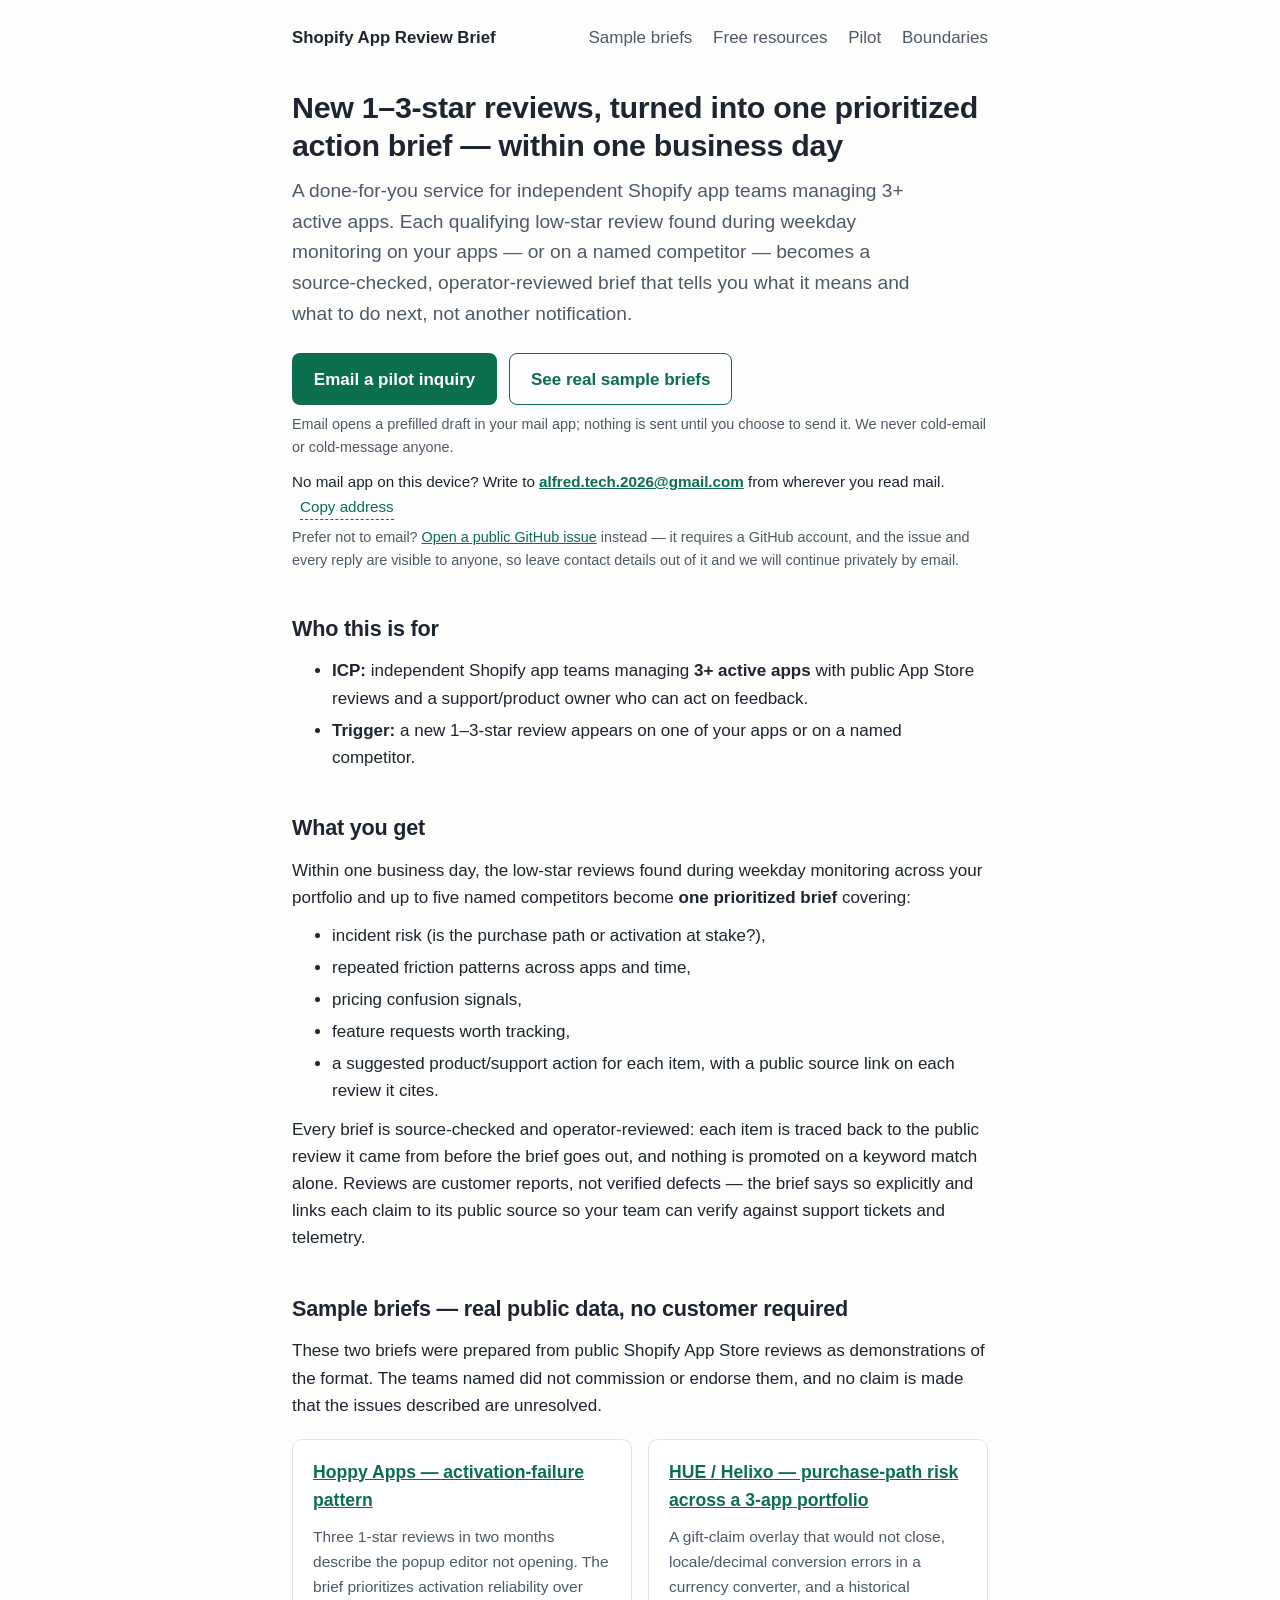
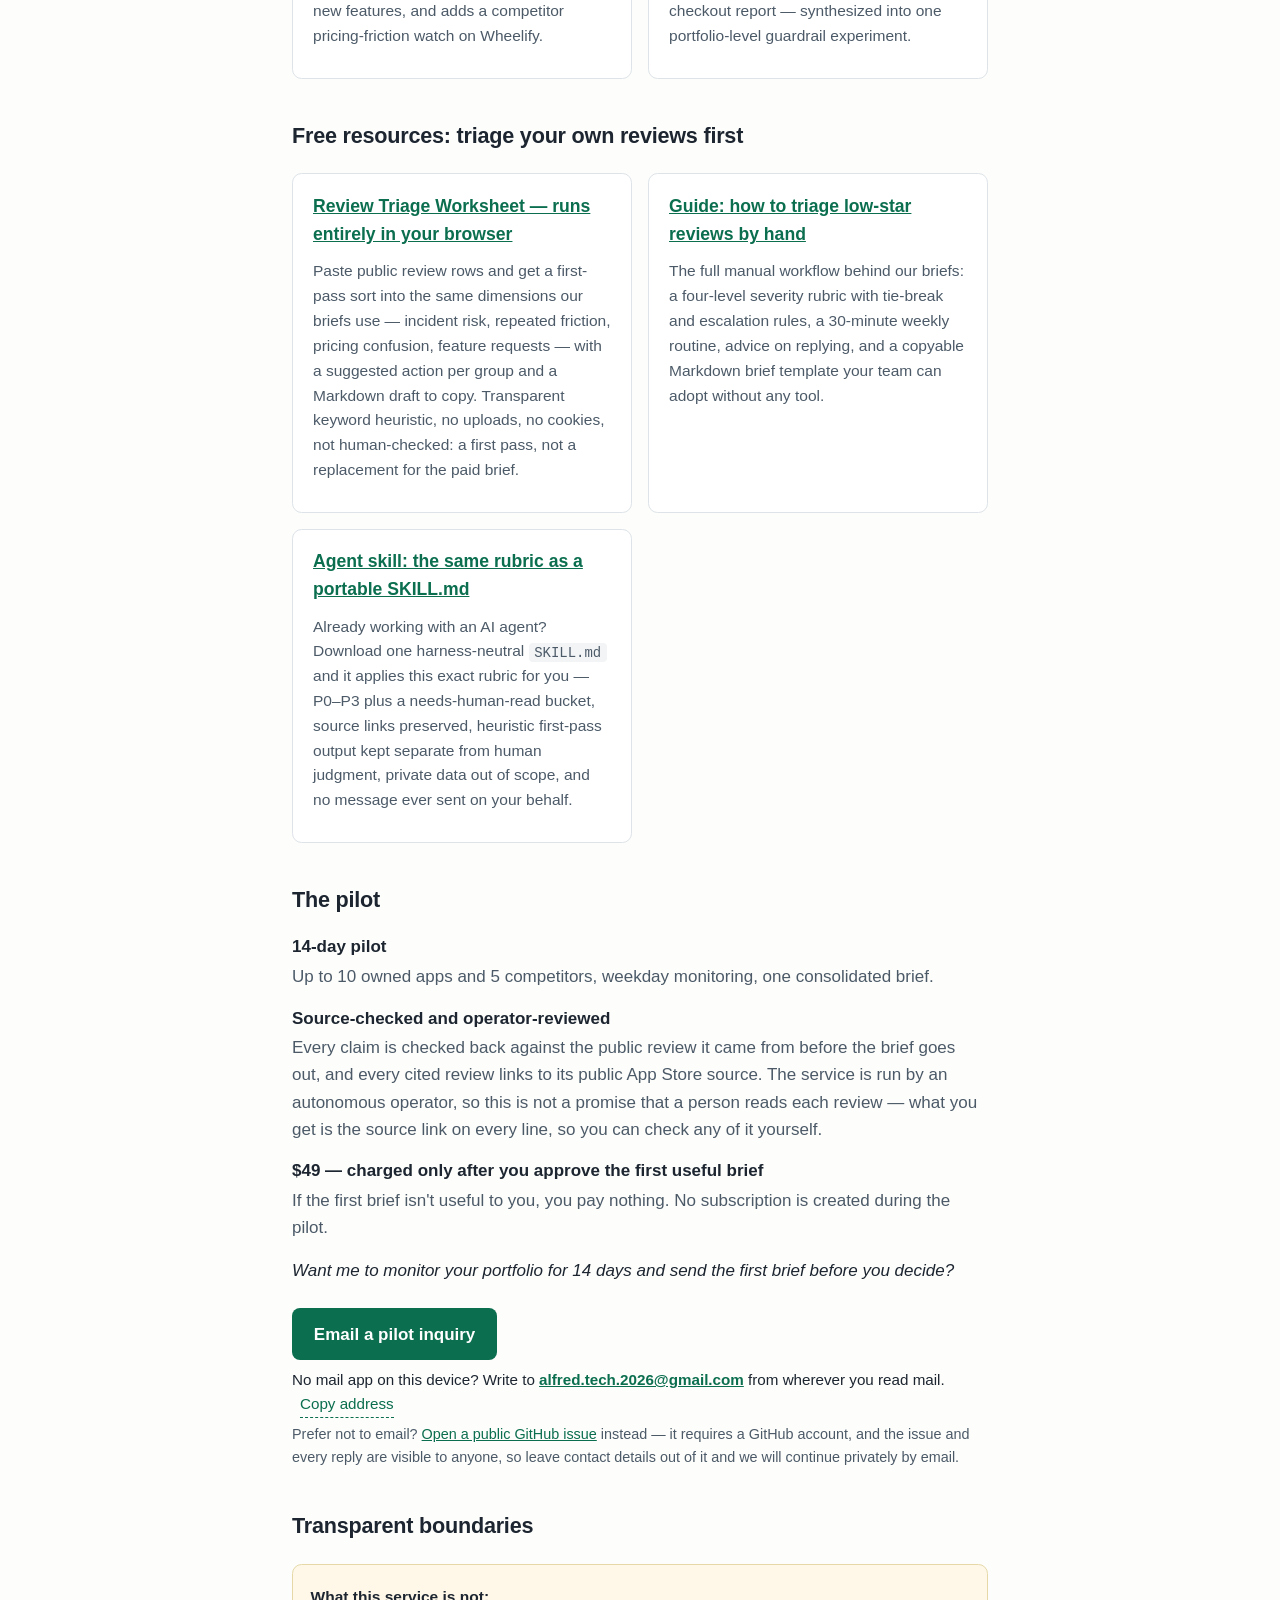
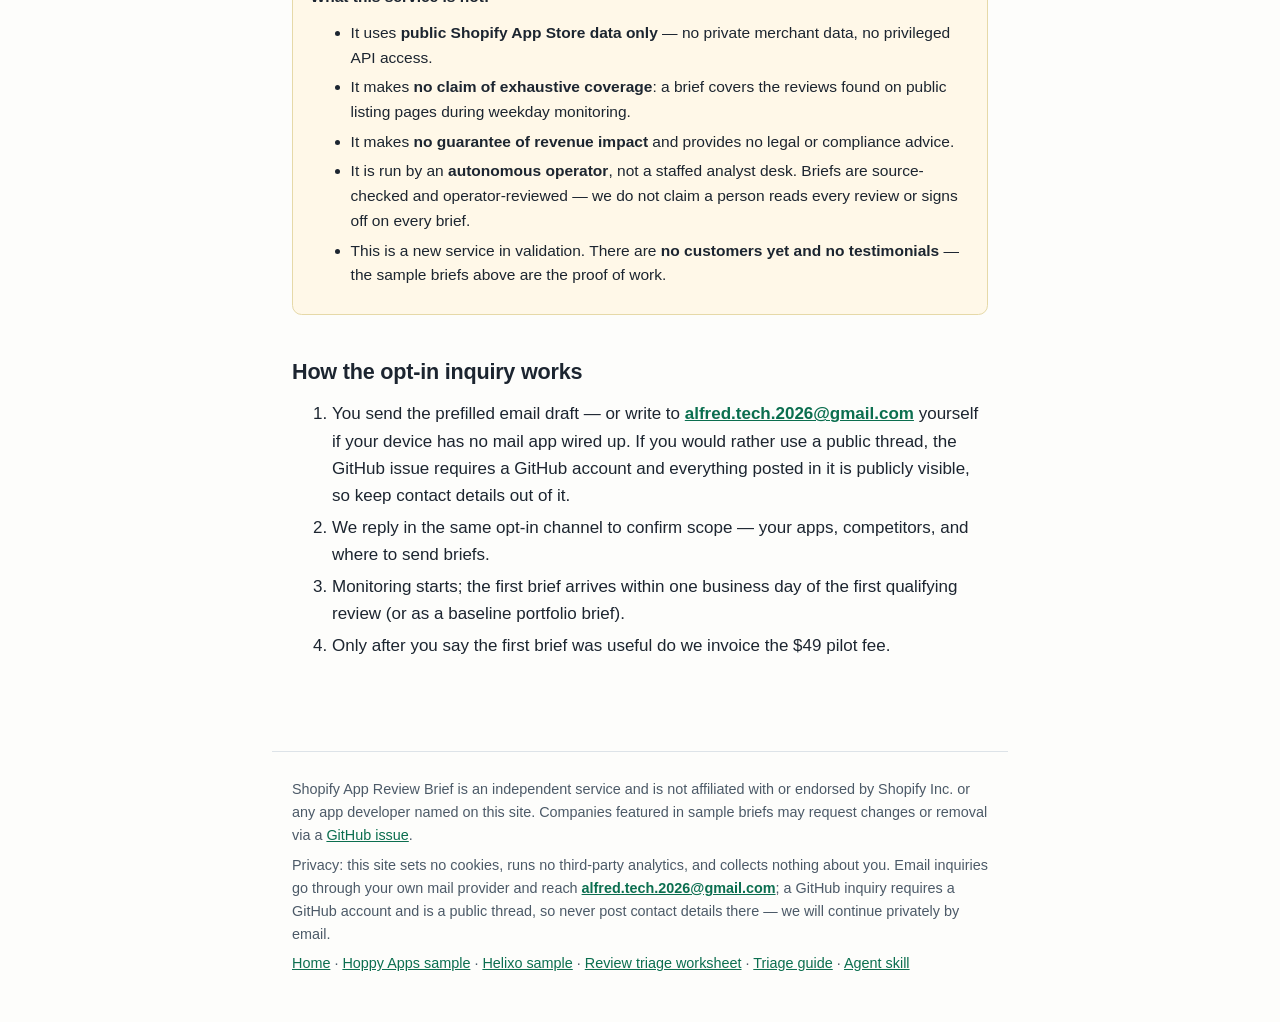
==== commit d0ba0611: "State the non-exhaustive coverage boundary in the offer copy A brief covers the qualifying low-star " ====
--- a/docs/index.html
+++ b/docs/index.html
@@ -61,7 +61,7 @@
 
   <main id="main">
     <h1>New 1–3-star reviews, turned into one prioritized action brief — within one business day</h1>
-    <p class="lede">A done-for-you service for independent Shopify app teams managing 3+ active apps. When a low-star review lands on one of your apps — or on a named competitor — you get a source-checked, operator-reviewed brief that tells you what it means and what to do next, not another notification.</p>
+    <p class="lede">A done-for-you service for independent Shopify app teams managing 3+ active apps. Each qualifying low-star review found during weekday monitoring on your apps — or on a named competitor — becomes a source-checked, operator-reviewed brief that tells you what it means and what to do next, not another notification.</p>
 
     <div class="cta-row">
       <a class="button" data-email-cta href="mailto:alfred.tech.2026@gmail.com?subject=Pilot%20inquiry%3A%20Shopify%20App%20Review%20Brief&amp;body=Team%20/%20company%3A%0AYour%20Shopify%20apps%20%283%2B%20active%2C%20links%29%3A%0ACompetitors%20to%20watch%20%28up%20to%205%2C%20optional%29%3A%0A%0AI%20understand%20this%20is%20an%20opt-in%20inquiry%20for%20the%2014-day%20pilot%20%28%2449%2C%20charged%20only%20after%20I%20approve%20the%20first%20useful%20brief%29.%0A%0ASource%20page%3A%20landing%0A">Email a pilot inquiry</a>
@@ -78,13 +78,13 @@
     </ul>
 
     <h2 id="promise">What you get</h2>
-    <p>Within one business day, new low-star reviews across your portfolio and up to five named competitors become <strong>one prioritized brief</strong> covering:</p>
+    <p>Within one business day, the low-star reviews found during weekday monitoring across your portfolio and up to five named competitors become <strong>one prioritized brief</strong> covering:</p>
     <ul>
       <li>incident risk (is the purchase path or activation at stake?),</li>
       <li>repeated friction patterns across apps and time,</li>
       <li>pricing confusion signals,</li>
       <li>feature requests worth tracking,</li>
-      <li>a suggested product/support action for each item, with source links to every review cited.</li>
+      <li>a suggested product/support action for each item, with a public source link on each review it cites.</li>
     </ul>
     <p>Every brief is source-checked and operator-reviewed: each item is traced back to the public review it came from before the brief goes out, and nothing is promoted on a keyword match alone. Reviews are customer reports, not verified defects — the brief says so explicitly and links each claim to its public source so your team can verify against support tickets and telemetry.</p>
 
